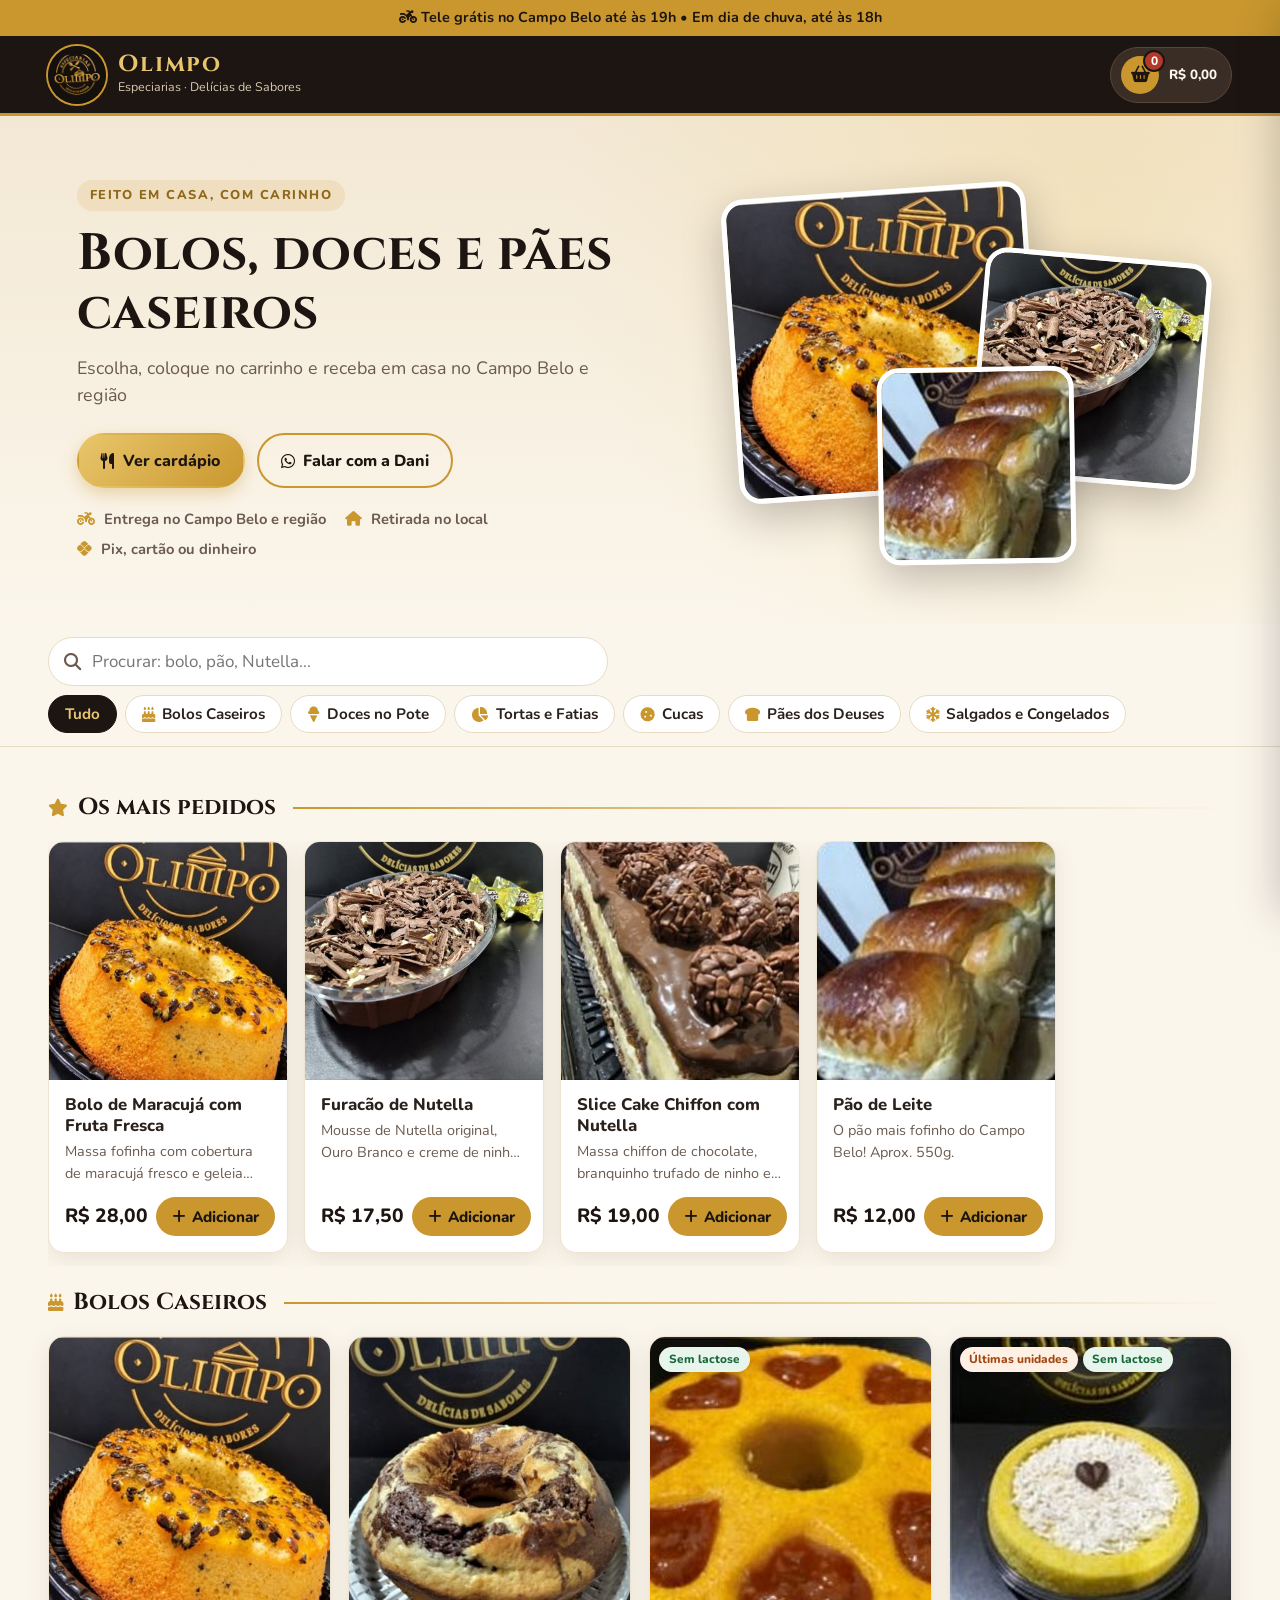
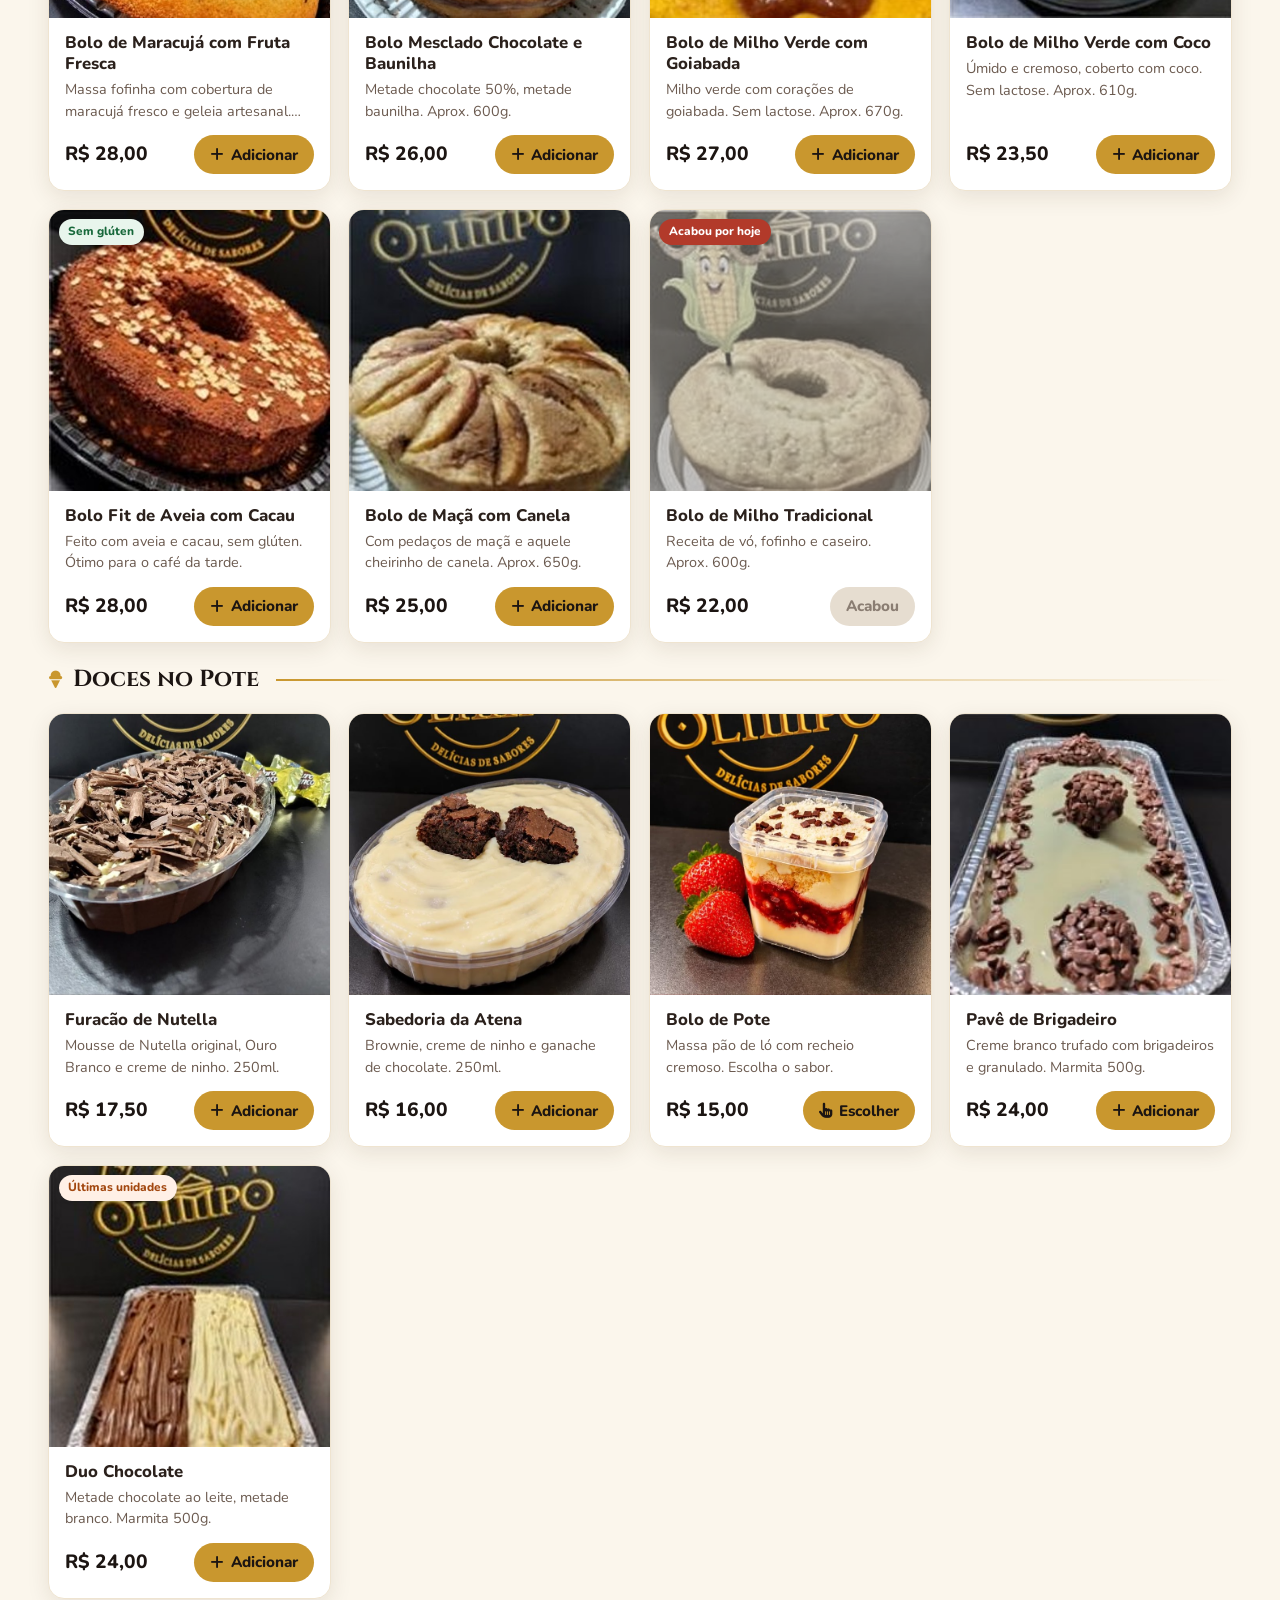
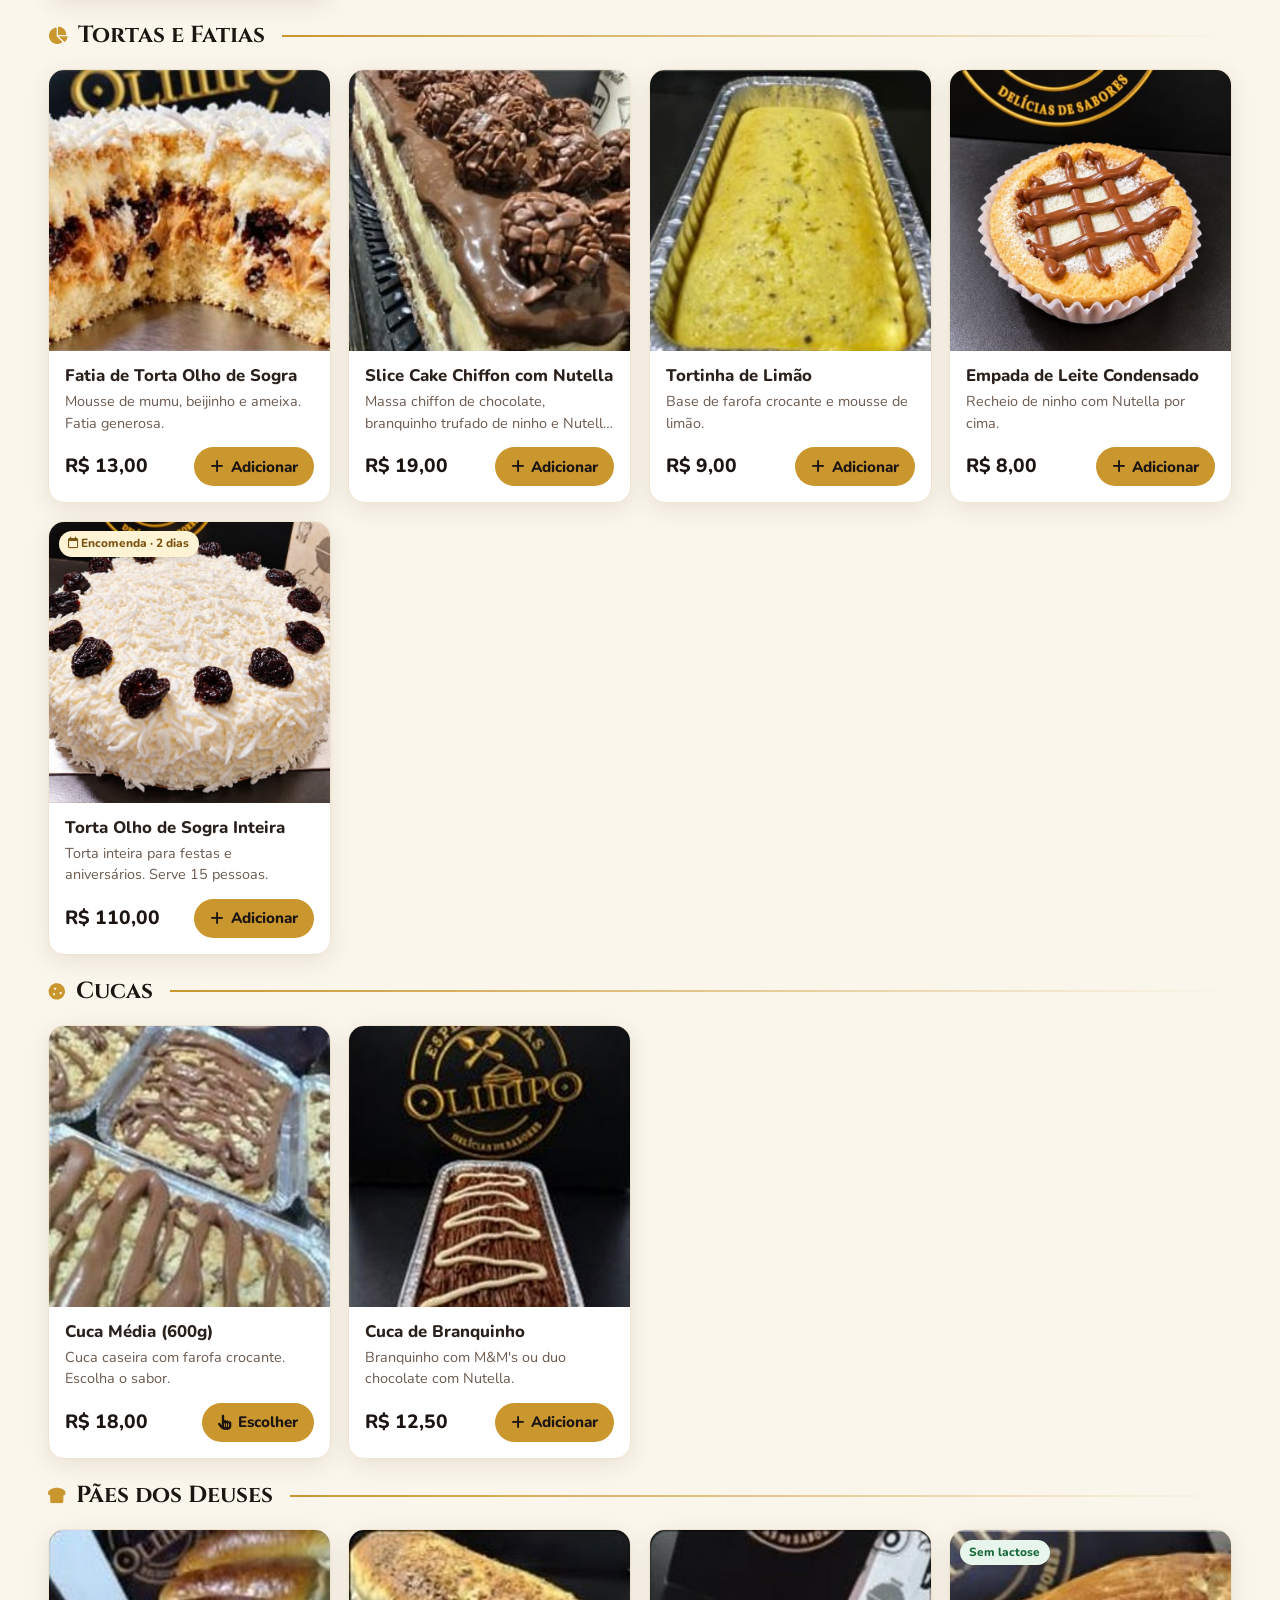
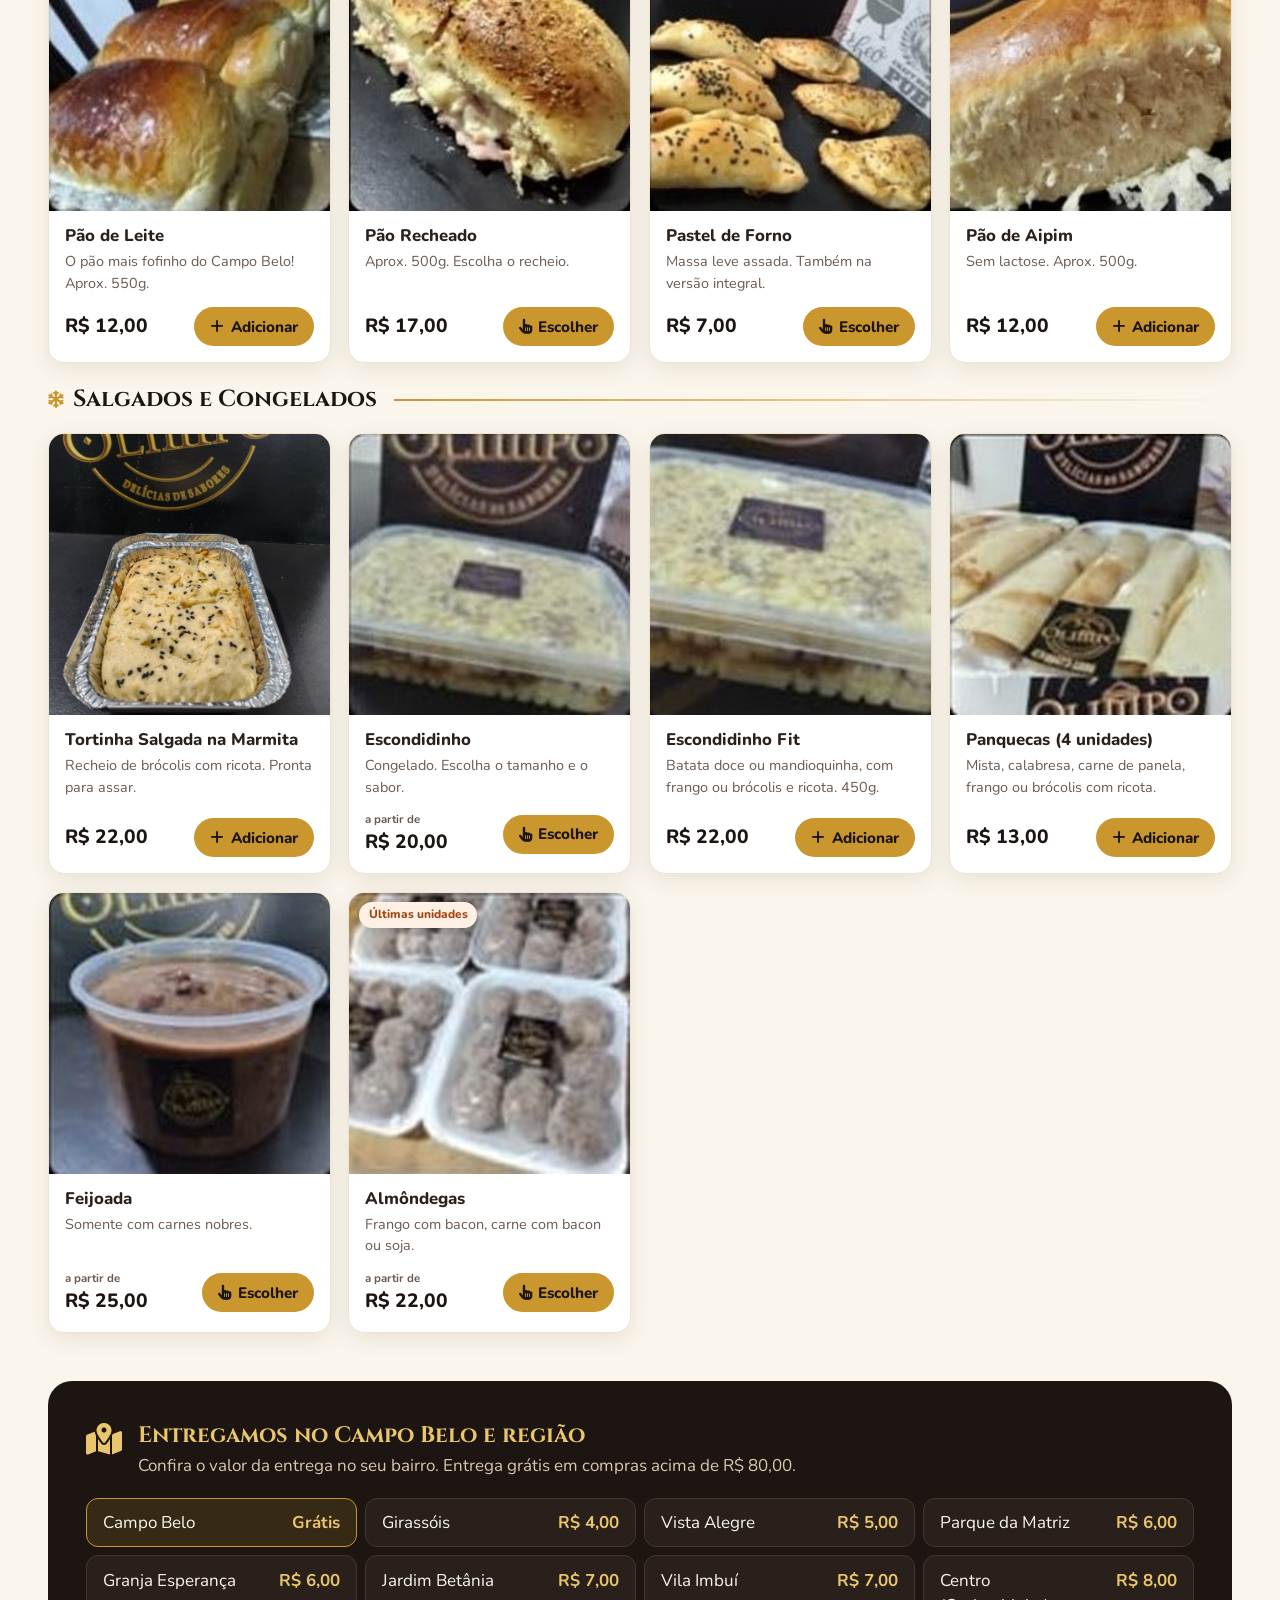
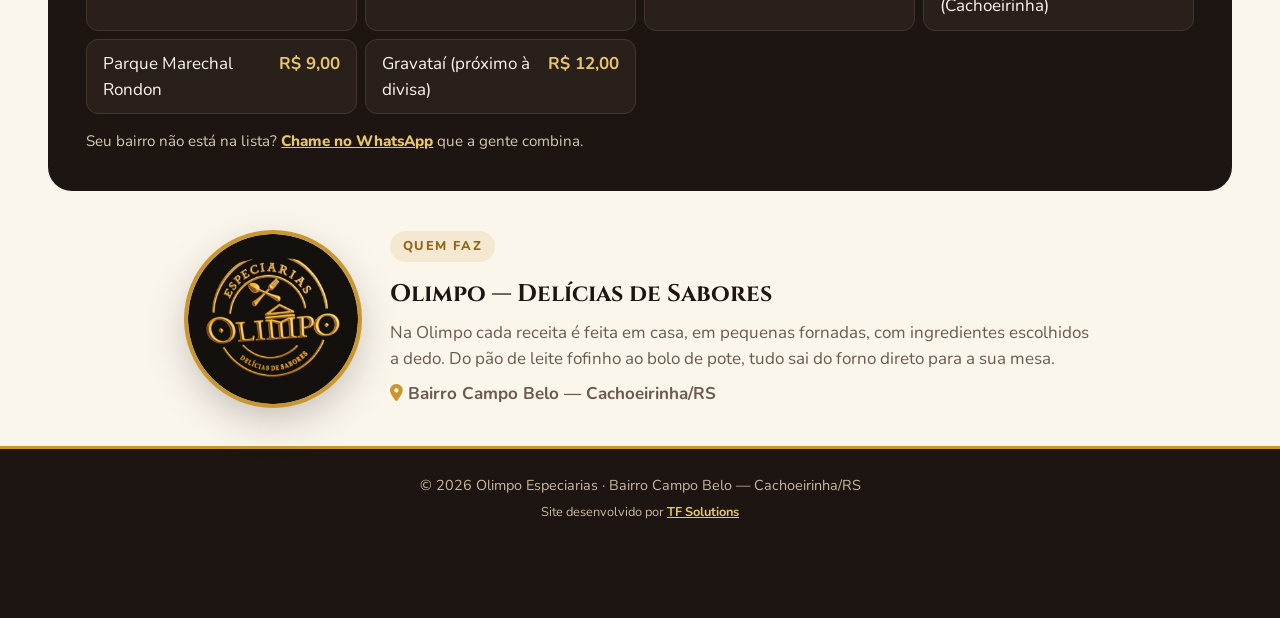
==== index.html @ b28b3923 "Catálogo e painel Olimpo" ====
<!DOCTYPE html>
<html lang="pt-BR">

<head>
    <meta charset="UTF-8" />
    <meta name="viewport" content="width=device-width, initial-scale=1.0" />
    <meta name="description" content="Olimpo Especiarias — bolos, doces, pães caseiros e congelados com entrega no Campo Belo e região, Cachoeirinha/RS.">
    <meta name="theme-color" content="#1C1512">
    <link rel="icon" type="image/png" href="assets/favicon.png">
    <link rel="preconnect" href="https://fonts.googleapis.com">
    <link rel="preconnect" href="https://fonts.gstatic.com" crossorigin>
    <link href="https://fonts.googleapis.com/css2?family=Cinzel:wght@600;700&family=Nunito:wght@400;600;700;800&display=swap" rel="stylesheet">
    <link rel="stylesheet" href="https://cdnjs.cloudflare.com/ajax/libs/font-awesome/6.5.1/css/all.min.css">
    <link rel="stylesheet" href="style.css" />
    <title>Olimpo Especiarias — Delícias de Sabores</title>
</head>

<body>
    <div class="aviso-topo" id="aviso-topo"><i class="fa-solid fa-motorcycle" aria-hidden="true"></i> <span id="aviso-texto"></span></div>

    <header class="topo">
        <a href="#inicio" class="marca">
            <img src="assets/logo-olimpo.png" alt="Olimpo Especiarias" class="marca-logo">
            <span class="marca-texto">
                <strong>Olimpo</strong>
                <small>Especiarias · Delícias de Sabores</small>
            </span>
        </a>
        <button class="botao-carrinho" id="botao-carrinho" aria-label="Abrir carrinho">
            <span class="botao-carrinho-icone">
                <i class="fa-solid fa-basket-shopping" aria-hidden="true"></i>
                <span class="carrinho-contador" id="carrinho-contador">0</span>
            </span>
            <span class="botao-carrinho-total" id="carrinho-total-topo">R$ 0,00</span>
        </button>
    </header>

    <section class="hero" id="inicio">
        <div class="hero-texto">
            <span class="hero-tag" id="hero-tag"></span>
            <h1 id="hero-titulo"></h1>
            <p id="hero-subtitulo"></p>
            <div class="hero-acoes">
                <a href="#cardapio" class="btn btn-ouro"><i class="fa-solid fa-utensils" aria-hidden="true"></i> Ver cardápio</a>
                <a href="#" class="btn btn-contorno" id="hero-whatsapp" target="_blank" rel="noopener"><i class="fa-brands fa-whatsapp" aria-hidden="true"></i> Falar com a Dani</a>
            </div>
            <ul class="hero-selos">
                <li><i class="fa-solid fa-motorcycle" aria-hidden="true"></i> Entrega no Campo Belo e região</li>
                <li><i class="fa-solid fa-house" aria-hidden="true"></i> Retirada no local</li>
                <li><i class="fa-brands fa-pix" aria-hidden="true"></i> Pix, cartão ou dinheiro</li>
            </ul>
        </div>
        <div class="hero-fotos" aria-hidden="true">
            <img src="assets/produtos/bolo-maracuja.jpg" alt="" class="hero-foto f1">
            <img src="assets/produtos/furacao-nutella.jpg" alt="" class="hero-foto f2">
            <img src="assets/produtos/pao-de-leite.jpg" alt="" class="hero-foto f3">
        </div>
    </section>

    <div class="loja-fechada" id="loja-fechada" hidden>
        <i class="fa-solid fa-moon" aria-hidden="true"></i>
        <div><strong>Hoje não estamos aceitando pedidos pelo site.</strong><br>Você pode olhar o cardápio e falar com a gente pelo WhatsApp.</div>
    </div>

    <nav class="barra-categorias" id="barra-categorias" aria-label="Categorias">
        <div class="busca">
            <i class="fa-solid fa-magnifying-glass" aria-hidden="true"></i>
            <input type="search" id="busca" placeholder="Procurar: bolo, pão, Nutella..." aria-label="Procurar produto">
        </div>
        <div class="chips" id="chips"></div>
    </nav>

    <main id="cardapio">
        <section class="secao-destaques" id="secao-destaques">
            <h2 class="titulo-secao"><i class="fa-solid fa-star" aria-hidden="true"></i> Os mais pedidos</h2>
            <div class="trilho" id="trilho-destaques"></div>
        </section>
        <div id="lista-categorias"></div>
        <p class="sem-resultado" id="sem-resultado" hidden><i class="fa-regular fa-face-frown" aria-hidden="true"></i> Não encontramos nada com esse nome.</p>
    </main>

    <section class="secao-entrega" id="entrega">
        <div class="entrega-cabecalho">
            <i class="fa-solid fa-map-location-dot" aria-hidden="true"></i>
            <div>
                <h2>Entregamos no Campo Belo e região</h2>
                <p id="entrega-regra"></p>
            </div>
        </div>
        <ul class="tabela-frete" id="tabela-frete"></ul>
        <p class="entrega-obs">Seu bairro não está na lista? <a href="#" id="link-outro-bairro" target="_blank" rel="noopener">Chame no WhatsApp</a> que a gente combina.</p>
    </section>

    <section class="secao-sobre" id="sobre">
        <img src="assets/logo-olimpo.png" alt="" class="sobre-logo">
        <div>
            <span class="hero-tag">Quem faz</span>
            <h2>Olimpo — Delícias de Sabores</h2>
            <p id="sobre-texto"></p>
            <p class="sobre-endereco"><i class="fa-solid fa-location-dot" aria-hidden="true"></i> <span id="sobre-endereco"></span></p>
        </div>
    </section>

    <footer class="rodape">
        <p id="rodape-texto"></p>
        <p class="rodape-credito">Site desenvolvido por <a href="#" id="link-tf" target="_blank" rel="noopener">TF Solutions</a></p>
    </footer>

    <!-- Barra inferior (celular) -->
    <button class="barra-carrinho" id="barra-carrinho" hidden>
        <span><i class="fa-solid fa-basket-shopping" aria-hidden="true"></i> <span id="barra-qtd">0 itens</span></span>
        <strong>Ver carrinho · <span id="barra-total">R$ 0,00</span></strong>
    </button>

    <!-- Modal de produto -->
    <div class="fundo-escuro" id="fundo-produto"></div>
    <div class="modal-produto" id="modal-produto" role="dialog" aria-modal="true" aria-labelledby="mp-nome">
        <button class="fechar" id="mp-fechar" aria-label="Fechar">&times;</button>
        <img id="mp-foto" src="" alt="">
        <div class="mp-corpo">
            <div class="mp-tags" id="mp-tags"></div>
            <h2 id="mp-nome"></h2>
            <p id="mp-descricao"></p>
            <div class="mp-grupo" id="mp-grupo-tamanho" hidden>
                <span class="mp-rotulo">Escolha o tamanho</span>
                <div class="opcoes" id="mp-tamanhos"></div>
            </div>
            <div class="mp-grupo" id="mp-grupo-opcao" hidden>
                <span class="mp-rotulo" id="mp-rotulo-opcao">Escolha uma opção</span>
                <div class="opcoes" id="mp-opcoes"></div>
            </div>
            <div class="mp-rodape">
                <div class="quantidade">
                    <button type="button" id="mp-menos" aria-label="Diminuir">−</button>
                    <span id="mp-qtd">1</span>
                    <button type="button" id="mp-mais" aria-label="Aumentar">+</button>
                </div>
                <button class="btn btn-ouro btn-largo" id="mp-adicionar">Adicionar <span id="mp-preco"></span></button>
            </div>
        </div>
    </div>

    <!-- Carrinho -->
    <div class="fundo-escuro" id="fundo-carrinho"></div>
    <aside class="carrinho" id="carrinho" aria-label="Carrinho">
        <div class="carrinho-topo">
            <h3><i class="fa-solid fa-basket-shopping" aria-hidden="true"></i> Meu pedido</h3>
            <button class="fechar" id="carrinho-fechar" aria-label="Fechar carrinho">&times;</button>
        </div>
        <ol class="etapas" id="etapas">
            <li data-etapa="1" class="ativa"><span>1</span> Itens</li>
            <li data-etapa="2"><span>2</span> Entrega</li>
            <li data-etapa="3"><span>3</span> Pagamento</li>
        </ol>

        <div class="carrinho-conteudo" id="carrinho-conteudo">
            <!-- Etapa 1 -->
            <section class="etapa" data-etapa="1">
                <div id="carrinho-itens"></div>
                <div class="campo">
                    <label for="observacoes">Alguma observação? <small>(opcional)</small></label>
                    <textarea id="observacoes" rows="2" placeholder="Ex: escrever 'Feliz aniversário', sem coco..."></textarea>
                </div>
                <div class="cupom">
                    <input type="text" id="cupom" placeholder="Tem cupom? Digite aqui" aria-label="Cupom de desconto">
                    <button type="button" id="cupom-aplicar">Usar</button>
                </div>
                <p class="cupom-msg" id="cupom-msg"></p>
            </section>

            <!-- Etapa 2 -->
            <section class="etapa" data-etapa="2" hidden>
                <h4>Como você quer receber?</h4>
                <div class="alternar" role="tablist">
                    <button type="button" class="alternar-btn ativo" data-tipo="entrega"><i class="fa-solid fa-motorcycle" aria-hidden="true"></i> Entrega</button>
                    <button type="button" class="alternar-btn" data-tipo="retirada"><i class="fa-solid fa-house" aria-hidden="true"></i> Vou buscar</button>
                </div>
                <div id="campos-entrega">
                    <div class="campo">
                        <label for="bairro">Bairro</label>
                        <select id="bairro"></select>
                        <p class="dica-frete" id="dica-frete"></p>
                    </div>
                    <div class="campo">
                        <label for="endereco">Rua e número</label>
                        <input type="text" id="endereco" placeholder="Ex: Rua das Flores, 120" autocomplete="street-address">
                    </div>
                    <div class="campo">
                        <label for="referencia">Complemento / ponto de referência <small>(opcional)</small></label>
                        <input type="text" id="referencia" placeholder="Ex: casa dos fundos, perto do mercado">
                    </div>
                </div>
                <div id="campos-retirada" hidden>
                    <p class="info-retirada"><i class="fa-solid fa-location-dot" aria-hidden="true"></i> <span id="info-retirada"></span></p>
                    <div class="linha-2">
                        <div class="campo">
                            <label for="retirada-data">Dia</label>
                            <input type="date" id="retirada-data">
                        </div>
                        <div class="campo">
                            <label for="retirada-hora">Horário</label>
                            <select id="retirada-hora"></select>
                        </div>
                    </div>
                </div>
                <h4>Seus dados</h4>
                <div class="campo">
                    <label for="cliente-nome">Seu nome</label>
                    <input type="text" id="cliente-nome" placeholder="Nome e sobrenome" autocomplete="name">
                </div>
                <div class="campo">
                    <label for="cliente-telefone">Seu WhatsApp</label>
                    <input type="tel" id="cliente-telefone" placeholder="(51) 99999-9999" maxlength="15" autocomplete="tel">
                </div>
            </section>

            <!-- Etapa 3 -->
            <section class="etapa" data-etapa="3" hidden>
                <h4>Como vai pagar?</h4>
                <div class="pagamentos">
                    <label class="pagamento selecionado"><input type="radio" name="pagamento" value="Pix" checked> <i class="fa-brands fa-pix" aria-hidden="true"></i> Pix</label>
                    <label class="pagamento"><input type="radio" name="pagamento" value="Cartão (maquininha na entrega)"> <i class="fa-regular fa-credit-card" aria-hidden="true"></i> Cartão <small>(na entrega)</small></label>
                    <label class="pagamento"><input type="radio" name="pagamento" value="Dinheiro"> <i class="fa-solid fa-money-bill-wave" aria-hidden="true"></i> Dinheiro</label>
                </div>
                <div class="campo" id="campo-troco" hidden>
                    <label for="troco">Troco para quanto? <small>(deixe vazio se não precisar)</small></label>
                    <input type="number" id="troco" placeholder="Ex: 50" min="0" inputmode="decimal">
                </div>
                <div class="resumo" id="resumo"></div>
            </section>

            <!-- Sucesso -->
            <section class="etapa sucesso" id="etapa-sucesso" hidden>
                <i class="fa-solid fa-circle-check" aria-hidden="true"></i>
                <h4>Pedido enviado!</h4>
                <p>Abrimos o WhatsApp com o seu pedido. <strong>Toque em enviar</strong> na conversa para a Dani receber.</p>
                <p>Número do pedido:</p>
                <div class="codigo-pedido" id="codigo-pedido"></div>
                <button type="button" class="btn btn-ouro btn-largo" id="novo-pedido">Fazer outro pedido</button>
            </section>
        </div>

        <div class="carrinho-totais" id="carrinho-totais">
            <div class="linha-total"><span>Subtotal</span><span id="t-subtotal">R$ 0,00</span></div>
            <div class="linha-total" id="linha-frete" hidden><span>Entrega</span><span id="t-frete">R$ 0,00</span></div>
            <div class="linha-total desconto" id="linha-desconto" hidden><span>Desconto</span><span id="t-desconto">- R$ 0,00</span></div>
            <div class="linha-total total"><span>Total</span><span id="t-total">R$ 0,00</span></div>
        </div>
        <div class="carrinho-botoes" id="carrinho-botoes">
            <button type="button" class="btn btn-contorno-escuro" id="voltar" hidden><i class="fa-solid fa-arrow-left" aria-hidden="true"></i> Voltar</button>
            <button type="button" class="btn btn-ouro btn-largo" id="avancar">Continuar <i class="fa-solid fa-arrow-right" aria-hidden="true"></i></button>
            <button type="button" class="btn btn-whats btn-largo" id="enviar" hidden><i class="fa-brands fa-whatsapp" aria-hidden="true"></i> Enviar pedido</button>
        </div>
    </aside>

    <div class="aviso-flutuante" id="aviso-flutuante" role="status" aria-live="polite"></div>

    <script src="https://www.gstatic.com/firebasejs/10.12.2/firebase-app-compat.js"></script>
    <script src="https://www.gstatic.com/firebasejs/10.12.2/firebase-firestore-compat.js"></script>
    <script src="dados.js"></script>
    <script src="script.js"></script>
</body>

</html>
---- style.css ----
/* ═══════════════════════════════════════════════════════════
   OLIMPO ESPECIARIAS — Loja
   Paleta: creme de confeitaria + cacau escuro + dourado do logo
   ═══════════════════════════════════════════════════════════ */
:root {
    --cacau: #1c1512;
    --cacau-2: #2a201b;
    --cacau-3: #3a2d26;
    --creme: #fbf6ec;
    --creme-2: #f3e8d4;
    --branco: #ffffff;
    --ouro: #c9972e;
    --ouro-claro: #e9c66b;
    --ouro-escuro: #8f6818;
    --texto: #2b211c;
    --texto-suave: #6b5a4f;
    --linha: #e7dac3;
    --vermelho: #b23a2a;
    --verde: #1f9d55;
    --whats: #1fa855;
    --sombra: 0 6px 22px rgba(60, 40, 20, .10);
    --sombra-forte: 0 14px 40px rgba(28, 21, 18, .25);
    --raio: 16px;
    --fonte-titulo: "Cinzel", Georgia, serif;
    --fonte: "Nunito", system-ui, -apple-system, "Segoe UI", sans-serif;
}

* { box-sizing: border-box; margin: 0; padding: 0; }
html { scroll-behavior: smooth; scroll-padding-top: 150px; }
body {
    font-family: var(--fonte);
    font-size: 17px;
    line-height: 1.5;
    color: var(--texto);
    background: var(--creme);
    -webkit-font-smoothing: antialiased;
}
body.travado { overflow: hidden; }
img { display: block; max-width: 100%; }
a { color: inherit; }
button { font-family: inherit; cursor: pointer; }
input, select, textarea { font-family: inherit; font-size: 17px; }
[hidden] { display: none !important; }

/* ─── Botões ─── */
.btn {
    display: inline-flex; align-items: center; justify-content: center; gap: .5rem;
    padding: .85rem 1.4rem; border-radius: 999px; border: 2px solid transparent;
    font-weight: 800; font-size: 1rem; text-decoration: none; transition: transform .15s, box-shadow .15s, background .15s;
}
.btn:active { transform: scale(.97); }
.btn-ouro { background: linear-gradient(135deg, var(--ouro-claro), var(--ouro)); color: var(--cacau); box-shadow: 0 6px 16px rgba(201, 151, 46, .35); }
.btn-ouro:hover { box-shadow: 0 8px 22px rgba(201, 151, 46, .5); }
.btn-ouro:disabled { background: #d9cfc0; color: #8a7d72; box-shadow: none; cursor: not-allowed; }
.btn-contorno { border-color: var(--ouro); color: var(--cacau); background: transparent; }
.btn-contorno:hover { background: var(--creme-2); }
.btn-contorno-escuro { border-color: var(--linha); color: var(--texto); background: var(--branco); }
.btn-whats { background: var(--whats); color: #fff; box-shadow: 0 6px 16px rgba(31, 168, 85, .35); }
.btn-largo { flex: 1; white-space: nowrap; }

/* ─── Aviso e topo ─── */
.aviso-topo {
    background: var(--ouro); color: var(--cacau); text-align: center;
    font-size: .9rem; font-weight: 700; padding: .45rem 1rem;
}
.topo {
    position: sticky; top: 0; z-index: 50;
    display: flex; align-items: center; justify-content: space-between; gap: 1rem;
    padding: .6rem clamp(1rem, 4vw, 3rem);
    background: var(--cacau);
    border-bottom: 3px solid var(--ouro);
}
.marca { display: flex; align-items: center; gap: .75rem; text-decoration: none; min-width: 0; }
.marca-logo { width: 58px; height: 58px; border-radius: 50%; box-shadow: 0 0 0 2px var(--ouro); flex-shrink: 0; }
.marca-texto { display: flex; flex-direction: column; min-width: 0; }
.marca-texto strong { font-family: var(--fonte-titulo); color: var(--ouro-claro); font-size: 1.45rem; letter-spacing: .08em; line-height: 1.1; }
.marca-texto small { color: #d8c8ae; font-size: .78rem; white-space: nowrap; overflow: hidden; text-overflow: ellipsis; }
.botao-carrinho {
    display: flex; align-items: center; gap: .6rem; flex-shrink: 0;
    background: var(--cacau-3); color: var(--creme); border: 1px solid #5a4638;
    padding: .5rem .9rem .5rem .6rem; border-radius: 999px; font-weight: 800;
}
.botao-carrinho-icone { position: relative; width: 38px; height: 38px; border-radius: 50%; background: var(--ouro); color: var(--cacau); display: grid; place-items: center; font-size: 1.05rem; }
.carrinho-contador { position: absolute; top: -6px; right: -6px; min-width: 22px; height: 22px; border-radius: 11px; background: var(--vermelho); color: #fff; font-size: .75rem; display: grid; place-items: center; padding: 0 5px; border: 2px solid var(--cacau); }
.carrinho-contador.pulo { animation: pulo .45s; }
@keyframes pulo { 40% { transform: scale(1.35); } }

/* ─── Hero ─── */
.hero {
    display: grid; grid-template-columns: 1.1fr .9fr; gap: 2rem; align-items: center;
    padding: clamp(2rem, 5vw, 4rem) clamp(1rem, 6vw, 5rem);
    background:
        radial-gradient(circle at 85% 20%, rgba(233, 198, 107, .25), transparent 45%),
        linear-gradient(180deg, var(--creme-2), var(--creme));
}
.hero-tag {
    display: inline-block; font-size: .8rem; font-weight: 800; letter-spacing: .12em; text-transform: uppercase;
    color: var(--ouro-escuro); background: rgba(201, 151, 46, .14); padding: .35rem .8rem; border-radius: 999px; margin-bottom: .9rem;
}
.hero h1 { font-family: var(--fonte-titulo); font-size: clamp(1.9rem, 4.6vw, 3.2rem); line-height: 1.15; color: var(--cacau); margin-bottom: .8rem; }
.hero p { font-size: 1.12rem; color: var(--texto-suave); max-width: 34rem; }
.hero-acoes { display: flex; flex-wrap: wrap; gap: .75rem; margin: 1.5rem 0 1.2rem; }
.hero-selos { list-style: none; display: flex; flex-wrap: wrap; gap: .5rem 1.2rem; color: var(--texto-suave); font-size: .92rem; font-weight: 700; }
.hero-selos i { color: var(--ouro); margin-right: .3rem; }
.hero-fotos { position: relative; height: 360px; }
.hero-foto { position: absolute; border-radius: 22px; object-fit: cover; box-shadow: var(--sombra-forte); border: 5px solid var(--branco); }
.hero-foto.f1 { width: 62%; aspect-ratio: 1; top: 0; left: 4%; transform: rotate(-4deg); }
.hero-foto.f2 { width: 46%; aspect-ratio: 1; top: 18%; right: 0; transform: rotate(5deg); }
.hero-foto.f3 { width: 40%; aspect-ratio: 1; bottom: -4%; left: 34%; transform: rotate(-1deg); }

.loja-fechada {
    display: flex; gap: 1rem; align-items: center; margin: 1rem clamp(1rem, 4vw, 3rem) 0;
    background: var(--cacau-2); color: var(--creme); padding: 1rem 1.2rem; border-radius: var(--raio);
}
.loja-fechada i { font-size: 1.6rem; color: var(--ouro-claro); }

/* ─── Barra de categorias ─── */
.barra-categorias {
    position: sticky; top: 77px; z-index: 40;
    background: rgba(251, 246, 236, .96); backdrop-filter: blur(8px);
    padding: .8rem clamp(1rem, 4vw, 3rem) .6rem; border-bottom: 1px solid var(--linha);
}
.busca { position: relative; max-width: 560px; margin-bottom: .6rem; }
.busca i { position: absolute; left: 1rem; top: 50%; transform: translateY(-50%); color: var(--texto-suave); }
.busca input { width: 100%; padding: .75rem 1rem .75rem 2.7rem; border-radius: 999px; border: 1.5px solid var(--linha); background: var(--branco); outline: none; }
.busca input:focus { border-color: var(--ouro); box-shadow: 0 0 0 3px rgba(201, 151, 46, .2); }
.chips { display: flex; gap: .5rem; overflow-x: auto; scrollbar-width: none; padding-bottom: .2rem; }
.chips::-webkit-scrollbar { display: none; }
.chip {
    flex-shrink: 0; display: flex; align-items: center; gap: .45rem;
    padding: .5rem 1rem; border-radius: 999px; border: 1.5px solid var(--linha);
    background: var(--branco); color: var(--texto); font-weight: 700; font-size: .95rem;
}
.chip i { color: var(--ouro); }
.chip.ativo { background: var(--cacau); color: var(--ouro-claro); border-color: var(--cacau); }

/* ─── Seções de produtos ─── */
main { padding: 1.5rem clamp(1rem, 4vw, 3rem) 1rem; max-width: 1280px; margin: 0 auto; }
.titulo-secao { font-family: var(--fonte-titulo); font-size: 1.45rem; color: var(--cacau); margin: 1.2rem 0 1rem; display: flex; align-items: center; gap: .6rem; }
.titulo-secao i { color: var(--ouro); font-size: 1.1rem; }
.titulo-secao::after { content: ""; flex: 1; height: 2px; background: linear-gradient(90deg, var(--ouro), transparent); margin-left: .5rem; }
.trilho { display: flex; gap: 1rem; overflow-x: auto; scroll-snap-type: x mandatory; padding-bottom: .8rem; scrollbar-width: thin; }
.trilho .card { flex: 0 0 240px; scroll-snap-align: start; }
.grade { display: grid; grid-template-columns: repeat(auto-fill, minmax(230px, 1fr)); gap: 1.1rem; }

.card {
    position: relative; display: flex; flex-direction: column;
    background: var(--branco); border-radius: var(--raio); overflow: hidden;
    box-shadow: var(--sombra); border: 1px solid #efe4d0; transition: transform .2s, box-shadow .2s;
}
.card:hover { transform: translateY(-3px); box-shadow: 0 12px 30px rgba(60, 40, 20, .16); }
.card-foto { position: relative; aspect-ratio: 1; cursor: pointer; background: var(--creme-2); }
.card-foto img { width: 100%; height: 100%; object-fit: cover; }
.card-selos { position: absolute; top: .6rem; left: .6rem; display: flex; flex-wrap: wrap; gap: .3rem; }
.selo { font-size: .74rem; font-weight: 800; padding: .25rem .6rem; border-radius: 999px; background: var(--branco); color: var(--texto); box-shadow: 0 2px 8px rgba(0, 0, 0, .12); }
.selo-ouro { background: var(--cacau); color: var(--ouro-claro); }
.selo-dieta { background: #e8f5ec; color: #17683a; }
.selo-encomenda { background: #fff3d6; color: #7a5410; }
.selo-acabou { background: var(--vermelho); color: #fff; }
.selo-pouco { background: #fff0e6; color: #a2470f; }
.card-corpo { display: flex; flex-direction: column; flex: 1; padding: .9rem 1rem 1rem; }
.card-nome { font-size: 1.05rem; font-weight: 800; line-height: 1.25; margin-bottom: .3rem; cursor: pointer; }
.card-desc { font-size: .9rem; color: var(--texto-suave); margin-bottom: .8rem; display: -webkit-box; -webkit-line-clamp: 2; -webkit-box-orient: vertical; overflow: hidden; }
.card-rodape { margin-top: auto; display: flex; align-items: center; justify-content: space-between; gap: .5rem; }
.card-preco { font-size: 1.2rem; font-weight: 800; color: var(--cacau); }
.card-preco small { display: block; font-size: .72rem; color: var(--texto-suave); font-weight: 700; }
.card-botao {
    display: inline-flex; align-items: center; gap: .4rem; border: none; border-radius: 999px;
    background: var(--ouro); color: var(--cacau); font-weight: 800; padding: .6rem 1rem; font-size: .95rem;
}
.card-botao:disabled { background: #e6ddd0; color: #8a7d72; cursor: not-allowed; }
.card.acabou .card-foto img { filter: grayscale(.7) opacity(.7); }
.sem-resultado { text-align: center; color: var(--texto-suave); padding: 2.5rem 1rem; font-size: 1.1rem; }

/* ─── Entrega / frete ─── */
.secao-entrega {
    max-width: 1280px; margin: 2rem auto; padding: clamp(1.4rem, 4vw, 2.4rem);
    background: var(--cacau); color: var(--creme); border-radius: 24px;
    width: calc(100% - 2 * clamp(1rem, 4vw, 3rem));
}
.entrega-cabecalho { display: flex; gap: 1rem; align-items: flex-start; margin-bottom: 1.2rem; }
.entrega-cabecalho > i { font-size: 2rem; color: var(--ouro-claro); margin-top: .2rem; }
.entrega-cabecalho h2 { font-family: var(--fonte-titulo); color: var(--ouro-claro); font-size: 1.4rem; }
.entrega-cabecalho p { color: #d8c8ae; }
.tabela-frete { list-style: none; display: grid; grid-template-columns: repeat(auto-fill, minmax(240px, 1fr)); gap: .5rem; }
.tabela-frete li { display: flex; justify-content: space-between; gap: 1rem; padding: .7rem 1rem; border-radius: 12px; background: var(--cacau-2); border: 1px solid #45362d; }
.tabela-frete li strong { color: var(--ouro-claro); white-space: nowrap; }
.tabela-frete li.gratis { border-color: var(--ouro); background: rgba(201, 151, 46, .15); }
.entrega-obs { margin-top: 1rem; color: #d8c8ae; font-size: .95rem; }
.entrega-obs a { color: var(--ouro-claro); font-weight: 800; }

/* ─── Sobre ─── */
.secao-sobre {
    max-width: 1000px; margin: 2.5rem auto; padding: 0 clamp(1rem, 4vw, 3rem);
    display: grid; grid-template-columns: 170px 1fr; gap: 2rem; align-items: center;
}
.sobre-logo { width: 170px; height: 170px; border-radius: 50%; box-shadow: 0 0 0 4px var(--ouro), var(--sombra-forte); }
.secao-sobre h2 { font-family: var(--fonte-titulo); color: var(--cacau); font-size: 1.5rem; margin-bottom: .5rem; }
.secao-sobre p { color: var(--texto-suave); }
.sobre-endereco { margin-top: .6rem; font-weight: 700; }
.sobre-endereco i { color: var(--ouro); }

/* ─── Rodapé ─── */
.rodape { background: var(--cacau); color: #cbb99d; text-align: center; padding: 1.6rem 1rem 6rem; font-size: .9rem; border-top: 3px solid var(--ouro); }
.rodape-credito { margin-top: .4rem; font-size: .8rem; }
.rodape-credito a { color: var(--ouro-claro); font-weight: 700; }

/* ─── Barra inferior (celular) ─── */
.barra-carrinho {
    position: fixed; left: 12px; right: 12px; bottom: 12px; z-index: 60;
    display: none; justify-content: space-between; align-items: center; gap: .8rem;
    padding: 1rem 1.2rem; border-radius: 16px; border: none;
    background: var(--cacau); color: var(--creme); font-size: 1rem; box-shadow: var(--sombra-forte);
    border: 2px solid var(--ouro);
}
.barra-carrinho strong { color: var(--ouro-claro); }

/* ─── Fundo escuro / modais ─── */
.fundo-escuro { position: fixed; inset: 0; background: rgba(20, 14, 10, .55); z-index: 90; opacity: 0; visibility: hidden; transition: .25s; }
.fundo-escuro.aberto { opacity: 1; visibility: visible; }
.fechar { position: absolute; top: .7rem; right: .7rem; width: 42px; height: 42px; border-radius: 50%; border: none; background: rgba(255, 255, 255, .92); font-size: 1.6rem; line-height: 1; color: var(--texto); z-index: 2; box-shadow: 0 2px 10px rgba(0, 0, 0, .15); }

.modal-produto {
    position: fixed; z-index: 100; left: 50%; top: 50%; width: min(520px, 94vw); max-height: 92vh; overflow-y: auto;
    transform: translate(-50%, -46%) scale(.97); opacity: 0; visibility: hidden; transition: .25s;
    background: var(--branco); border-radius: 22px; box-shadow: var(--sombra-forte);
}
.modal-produto.aberto { opacity: 1; visibility: visible; transform: translate(-50%, -50%) scale(1); }
.modal-produto > img { width: 100%; aspect-ratio: 4 / 3; object-fit: cover; }
.mp-corpo { padding: 1.2rem 1.3rem 1.3rem; }
.mp-tags { display: flex; gap: .3rem; flex-wrap: wrap; margin-bottom: .4rem; }
.mp-corpo h2 { font-size: 1.35rem; line-height: 1.25; margin-bottom: .4rem; }
.mp-corpo > p { color: var(--texto-suave); margin-bottom: 1rem; }
.mp-grupo { margin-bottom: 1rem; }
.mp-rotulo { display: block; font-weight: 800; margin-bottom: .5rem; }
.opcoes { display: flex; flex-direction: column; gap: .45rem; }
.opcao { display: flex; justify-content: space-between; align-items: center; gap: .6rem; padding: .75rem 1rem; border: 2px solid var(--linha); border-radius: 12px; cursor: pointer; font-weight: 700; }
.opcao input { accent-color: var(--ouro); width: 20px; height: 20px; }
.opcao span:first-of-type { flex: 1; }
.opcao.marcada { border-color: var(--ouro); background: #fdf6e5; }
.mp-rodape { display: flex; gap: .8rem; align-items: center; position: sticky; bottom: 0; background: var(--branco); padding-top: .6rem; }
.quantidade { display: flex; align-items: center; border: 2px solid var(--linha); border-radius: 999px; }
.quantidade button { width: 44px; height: 44px; border: none; background: none; font-size: 1.4rem; font-weight: 800; color: var(--cacau); }
.quantidade span { min-width: 28px; text-align: center; font-weight: 800; font-size: 1.1rem; }

/* ─── Carrinho ─── */
.carrinho {
    position: fixed; top: 0; right: 0; bottom: 0; z-index: 100; width: min(440px, 100vw);
    display: flex; flex-direction: column; background: var(--creme);
    transform: translateX(100%); transition: transform .3s ease; box-shadow: var(--sombra-forte);
}
.carrinho.aberto { transform: translateX(0); }
.carrinho-topo { position: relative; display: flex; align-items: center; padding: 1rem 1.2rem; background: var(--cacau); color: var(--ouro-claro); }
.carrinho-topo h3 { font-family: var(--fonte-titulo); font-size: 1.25rem; }
.carrinho-topo .fechar { top: 50%; transform: translateY(-50%); }
.etapas { list-style: none; display: flex; justify-content: space-between; padding: .8rem 1.2rem; gap: .4rem; border-bottom: 1px solid var(--linha); background: var(--branco); }
.etapas li { display: flex; align-items: center; gap: .4rem; font-size: .88rem; font-weight: 700; color: #a99a8c; }
.etapas li span { width: 26px; height: 26px; border-radius: 50%; display: grid; place-items: center; background: var(--creme-2); font-size: .8rem; }
.etapas li.ativa { color: var(--cacau); }
.etapas li.ativa span { background: var(--ouro); color: var(--cacau); }
.etapas li.feita span { background: var(--cacau); color: var(--ouro-claro); }
.carrinho-conteudo { flex: 1; overflow-y: auto; padding: 1rem 1.2rem; }
.etapa h4 { font-size: 1.05rem; margin: .4rem 0 .7rem; }
.vazio { text-align: center; color: var(--texto-suave); padding: 2.5rem 1rem; }
.vazio i { font-size: 2.6rem; color: var(--ouro); margin-bottom: .6rem; display: block; }
.item { display: grid; grid-template-columns: 64px 1fr auto; gap: .8rem; align-items: center; padding: .75rem; background: var(--branco); border-radius: 14px; margin-bottom: .6rem; border: 1px solid #efe4d0; }
.item img { width: 64px; height: 64px; border-radius: 10px; object-fit: cover; }
.item-nome { font-weight: 800; font-size: .97rem; line-height: 1.25; }
.item-detalhe { font-size: .82rem; color: var(--texto-suave); }
.item-preco { font-weight: 800; color: var(--ouro-escuro); font-size: .95rem; }
.item .quantidade button { width: 34px; height: 34px; font-size: 1.15rem; }
.item .quantidade span { min-width: 22px; font-size: .95rem; }
.campo { display: flex; flex-direction: column; gap: .35rem; margin-bottom: .9rem; }
.campo label { font-weight: 700; font-size: .95rem; }
.campo small { color: var(--texto-suave); font-weight: 400; }
.campo input, .campo select, .campo textarea { padding: .8rem .9rem; border: 1.5px solid var(--linha); border-radius: 12px; background: var(--branco); outline: none; width: 100%; }
.campo input:focus, .campo select:focus, .campo textarea:focus { border-color: var(--ouro); box-shadow: 0 0 0 3px rgba(201, 151, 46, .2); }
.campo .erro { border-color: var(--vermelho); background: #fff6f4; }
.linha-2 { display: grid; grid-template-columns: 1fr 1fr; gap: .7rem; }
.dica-frete { font-size: .9rem; font-weight: 700; color: var(--verde); }
.cupom { display: flex; gap: .5rem; }
.cupom input { flex: 1; padding: .75rem .9rem; border: 1.5px dashed var(--ouro); border-radius: 12px; background: var(--branco); text-transform: uppercase; }
.cupom button { padding: 0 1.1rem; border-radius: 12px; border: none; background: var(--cacau); color: var(--ouro-claro); font-weight: 800; }
.cupom-msg { font-size: .9rem; margin-top: .4rem; font-weight: 700; }
.cupom-msg.ok { color: var(--verde); }
.cupom-msg.erro { color: var(--vermelho); }
.alternar { display: grid; grid-template-columns: 1fr 1fr; gap: .5rem; margin-bottom: 1rem; }
.alternar-btn { padding: .85rem; border-radius: 12px; border: 2px solid var(--linha); background: var(--branco); font-weight: 800; font-size: 1rem; color: var(--texto); }
.alternar-btn.ativo { border-color: var(--ouro); background: #fdf6e5; color: var(--cacau); }
.info-retirada { background: var(--branco); padding: .7rem .9rem; border-radius: 12px; margin-bottom: .8rem; font-size: .92rem; border: 1px solid var(--linha); }
.info-retirada i { color: var(--ouro); }
.pagamentos { display: flex; flex-direction: column; gap: .5rem; margin-bottom: 1rem; }
.pagamento { display: flex; align-items: center; gap: .6rem; padding: .9rem 1rem; border: 2px solid var(--linha); border-radius: 12px; background: var(--branco); font-weight: 800; cursor: pointer; }
.pagamento input { accent-color: var(--ouro); width: 20px; height: 20px; }
.pagamento i { color: var(--ouro-escuro); width: 20px; text-align: center; }
.pagamento small { color: var(--texto-suave); font-weight: 600; }
.pagamento.selecionado { border-color: var(--ouro); background: #fdf6e5; }
.resumo { background: var(--branco); border-radius: 14px; padding: 1rem; border: 1px solid var(--linha); font-size: .93rem; }
.resumo h5 { font-size: .8rem; text-transform: uppercase; letter-spacing: .08em; color: var(--ouro-escuro); margin: .2rem 0 .3rem; }
.resumo ul { list-style: none; margin-bottom: .7rem; }
.resumo li { display: flex; justify-content: space-between; gap: .6rem; padding: .15rem 0; }
.resumo p { margin-bottom: .6rem; }
.carrinho-totais { padding: .8rem 1.2rem .2rem; background: var(--branco); border-top: 1px solid var(--linha); }
.linha-total { display: flex; justify-content: space-between; padding: .15rem 0; color: var(--texto-suave); font-weight: 700; }
.linha-total.desconto { color: var(--verde); }
.linha-total.total { color: var(--cacau); font-size: 1.25rem; font-weight: 800; padding-top: .35rem; }
.carrinho-botoes { display: flex; gap: .6rem; padding: .7rem 1.2rem 1.1rem; background: var(--branco); }
.sucesso { text-align: center; padding-top: 1.5rem; }
.sucesso > i { font-size: 3.6rem; color: var(--verde); margin-bottom: .6rem; }
.sucesso h4 { font-size: 1.4rem; }
.sucesso p { color: var(--texto-suave); margin: .5rem 0; }
.codigo-pedido { font-family: monospace; font-size: 1.7rem; font-weight: 800; letter-spacing: .2em; background: var(--cacau); color: var(--ouro-claro); padding: .7rem 1rem; border-radius: 12px; margin: .5rem auto 1.4rem; display: inline-block; }

.aviso-flutuante {
    position: fixed; left: 50%; top: 92px; transform: translate(-50%, -12px); z-index: 200;
    background: var(--cacau); color: var(--creme); padding: .8rem 1.2rem; border-radius: 999px; font-weight: 700;
    box-shadow: var(--sombra-forte); opacity: 0; pointer-events: none; transition: .25s; border: 1px solid var(--ouro); max-width: 92vw; text-align: center;
}
.aviso-flutuante.mostrar { opacity: 1; transform: translate(-50%, 0); }

/* ─── Responsivo ─── */
@media (max-width: 860px) {
    .hero { grid-template-columns: 1fr; }
    .hero-fotos { height: 230px; order: -1; }
    .hero-foto.f1 { width: 50%; left: 2%; }
    .hero-foto.f2 { width: 38%; top: 6%; right: 4%; }
    .hero-foto.f3 { width: 34%; bottom: -2%; left: 40%; }
}
@media (max-width: 768px) {
    .barra-carrinho { display: flex; }
    .botao-carrinho-total { display: none; }
    .botao-carrinho { padding: .4rem; }
    .barra-categorias { top: 73px; }
}
@media (max-width: 560px) {
    body { font-size: 16.5px; }
    .marca-logo { width: 50px; height: 50px; }
    .marca-texto strong { font-size: 1.25rem; }
    .marca-texto small { font-size: .7rem; }
    .grade { grid-template-columns: 1fr 1fr; gap: .7rem; }
    .trilho .card { flex-basis: 190px; }
    .card-corpo { padding: .7rem .75rem .8rem; }
    .card-nome { font-size: .95rem; }
    .card-desc { font-size: .82rem; }
    .card-rodape { flex-direction: column; align-items: stretch; }
    .card-preco { font-size: 1.1rem; }
    .card-botao { justify-content: center; padding: .65rem .5rem; }
    .secao-sobre { grid-template-columns: 1fr; text-align: center; justify-items: center; }
    .sobre-logo { width: 130px; height: 130px; }
    .hero-acoes .btn { flex: 1; padding: .85rem 1rem; }
}
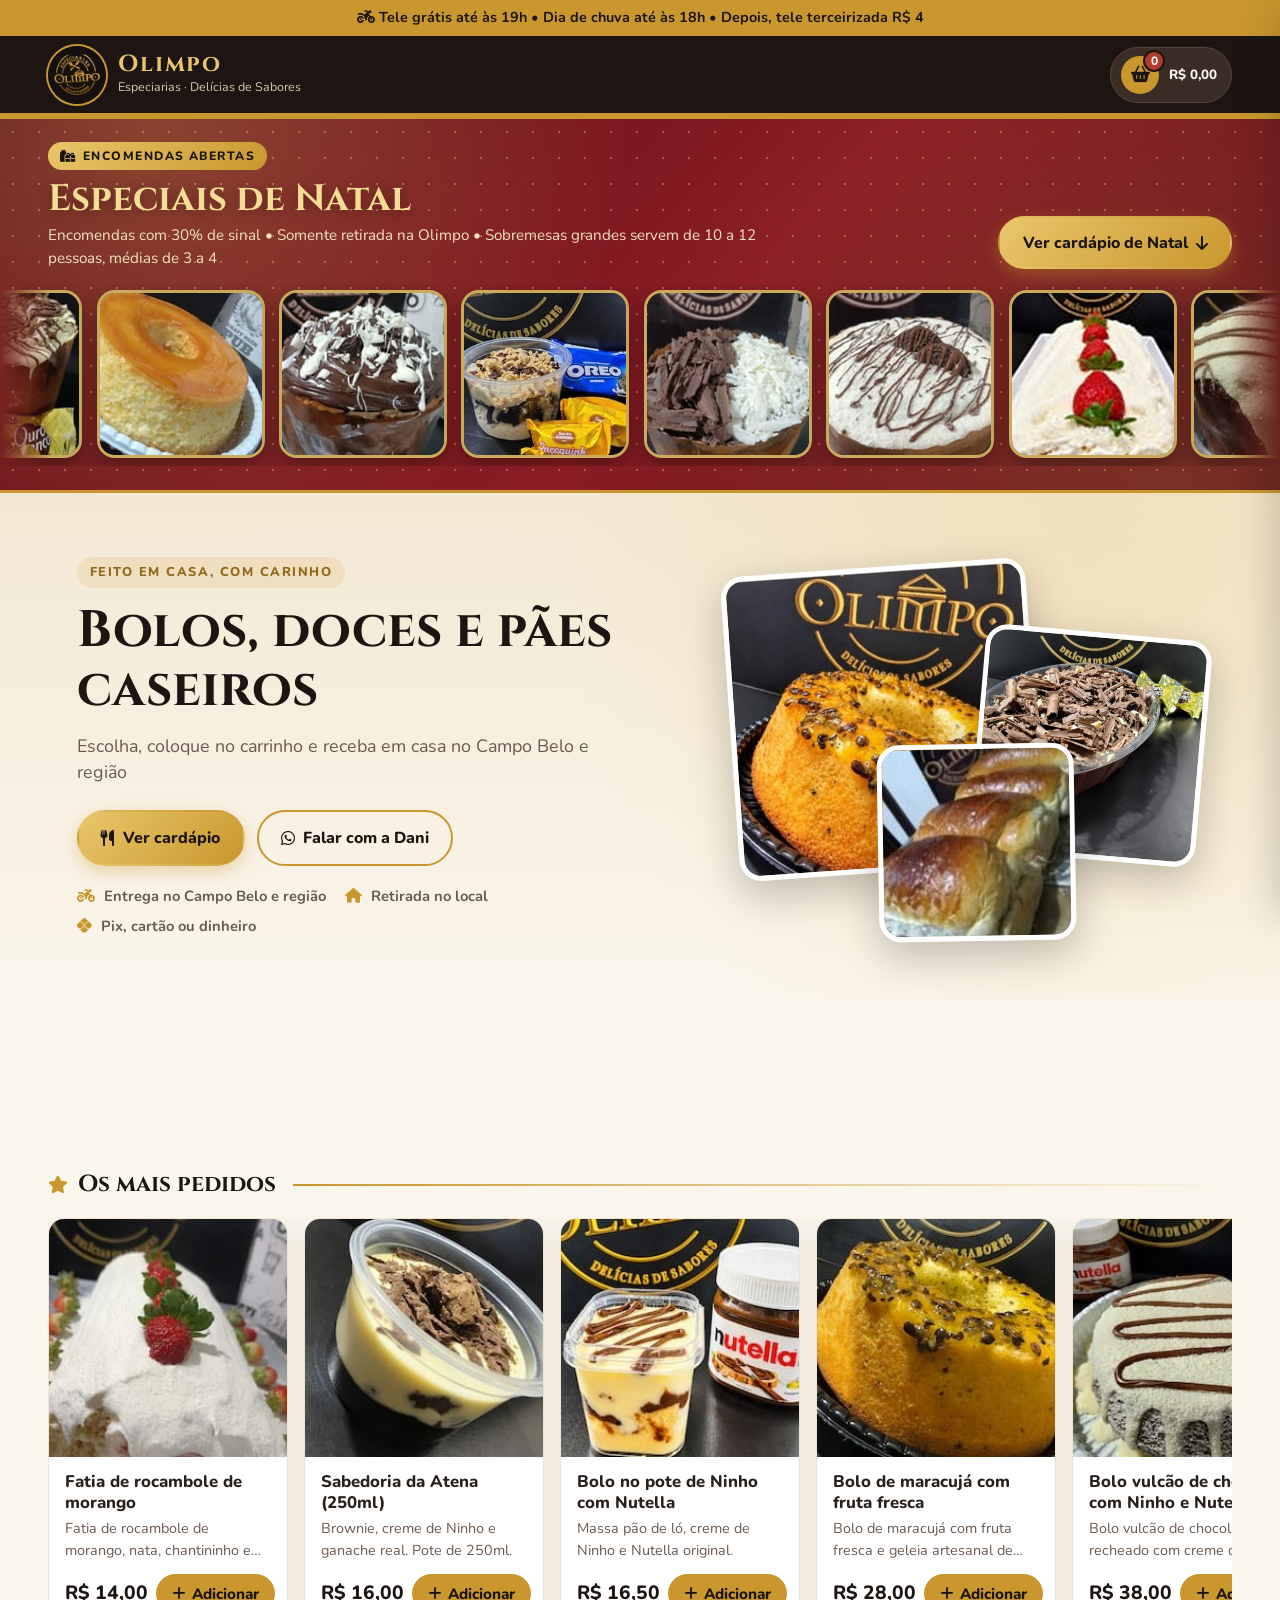
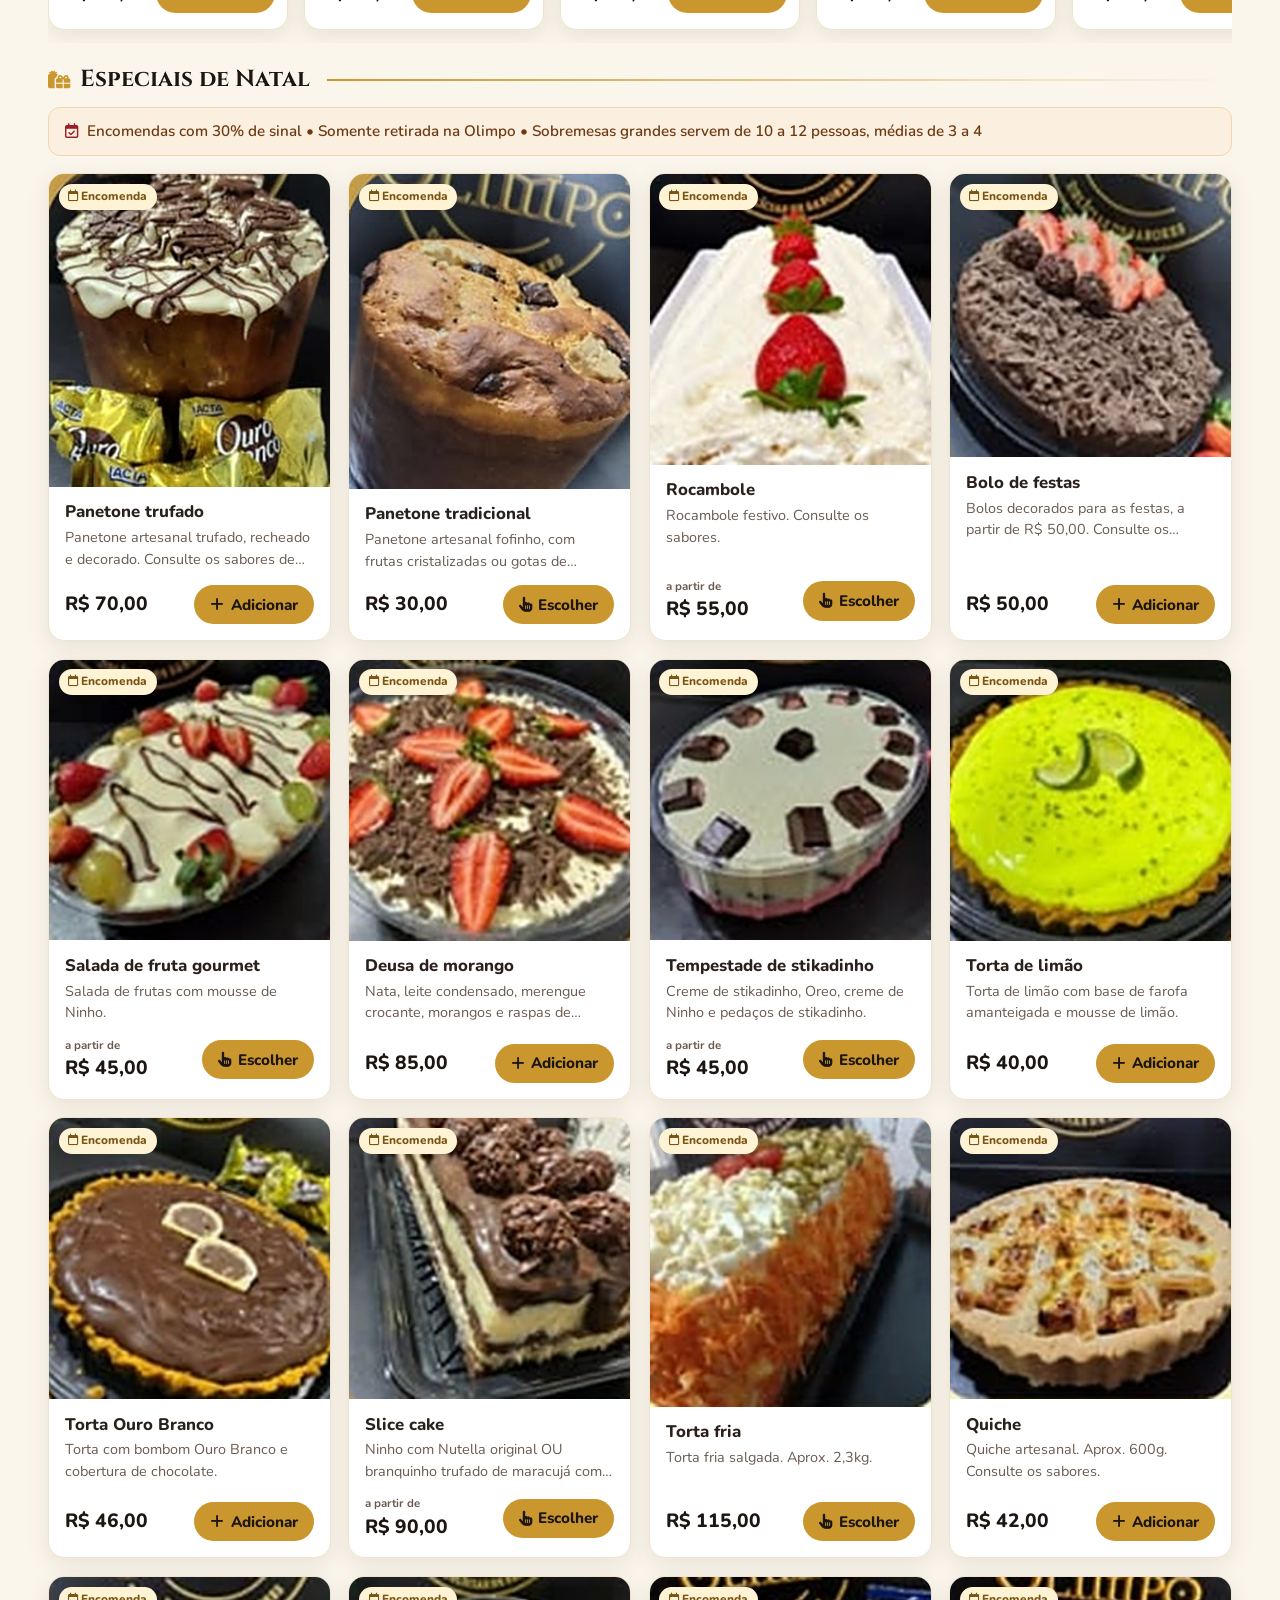
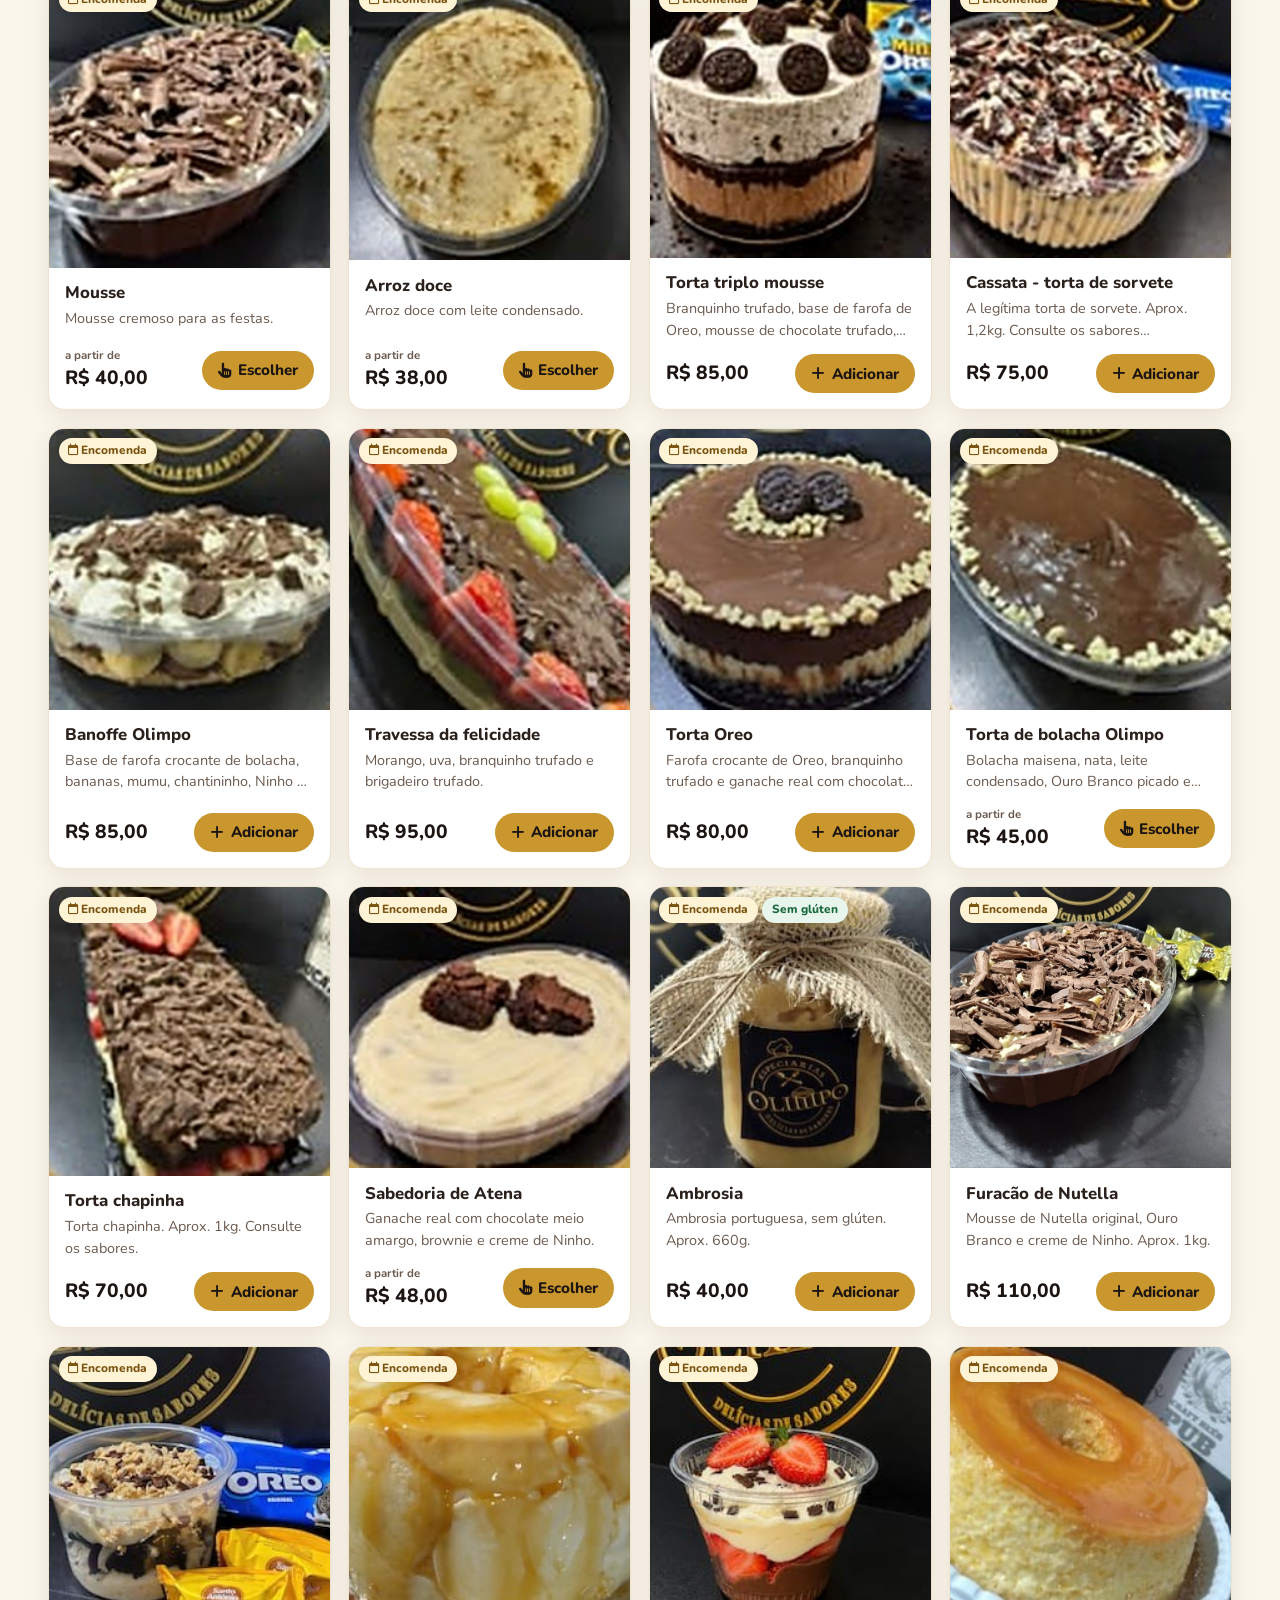
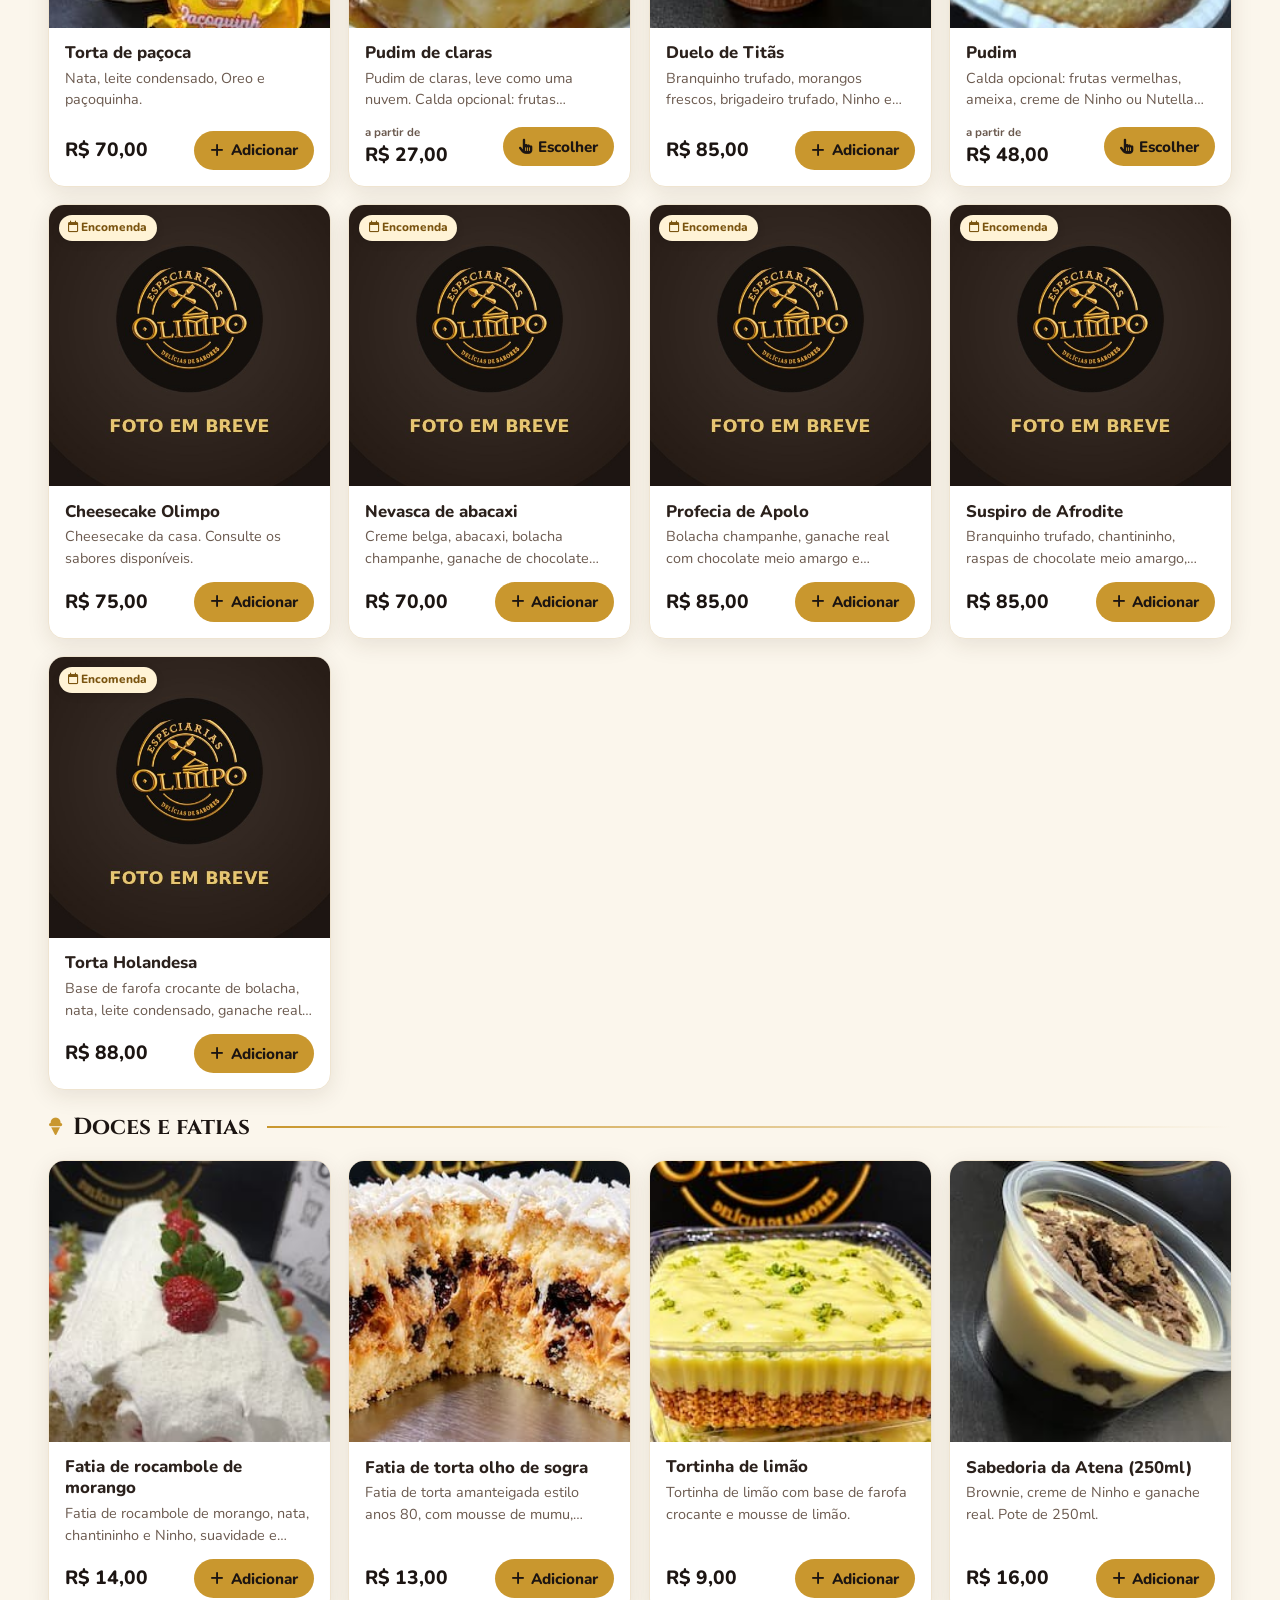
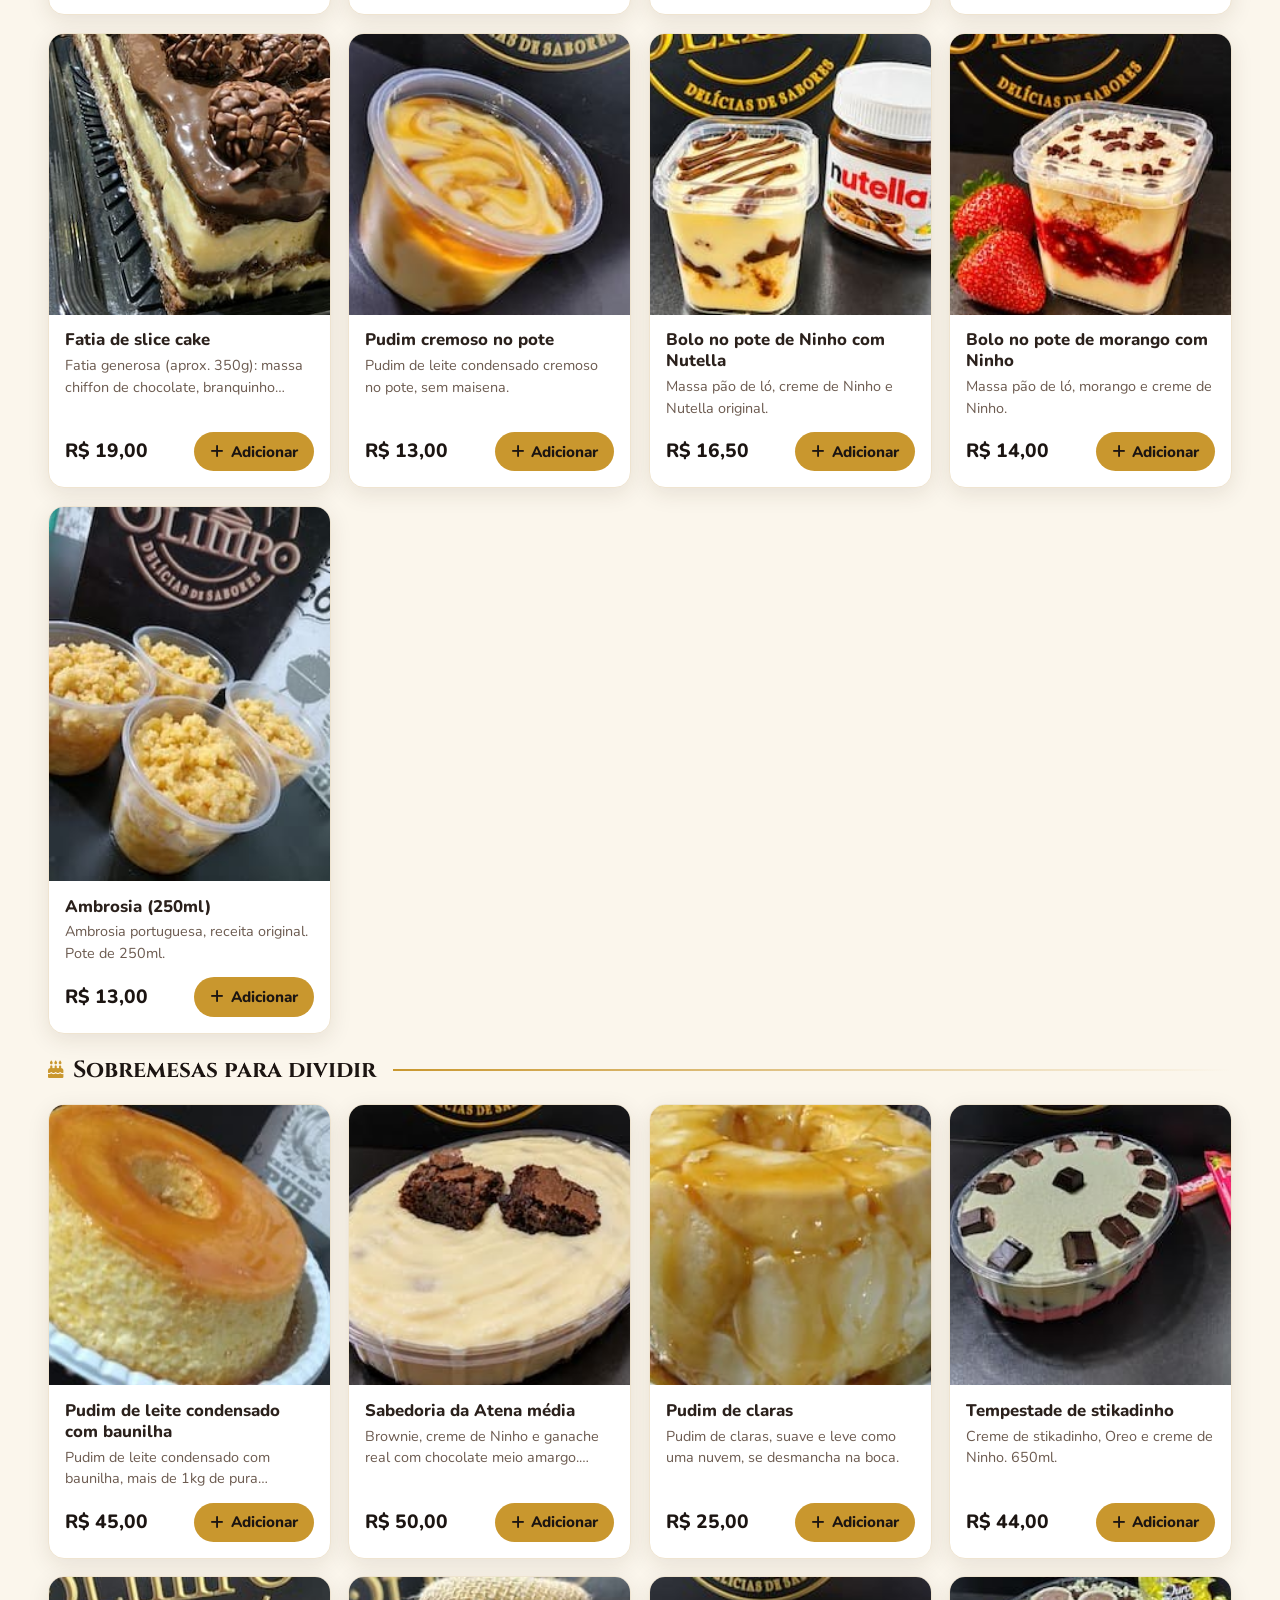
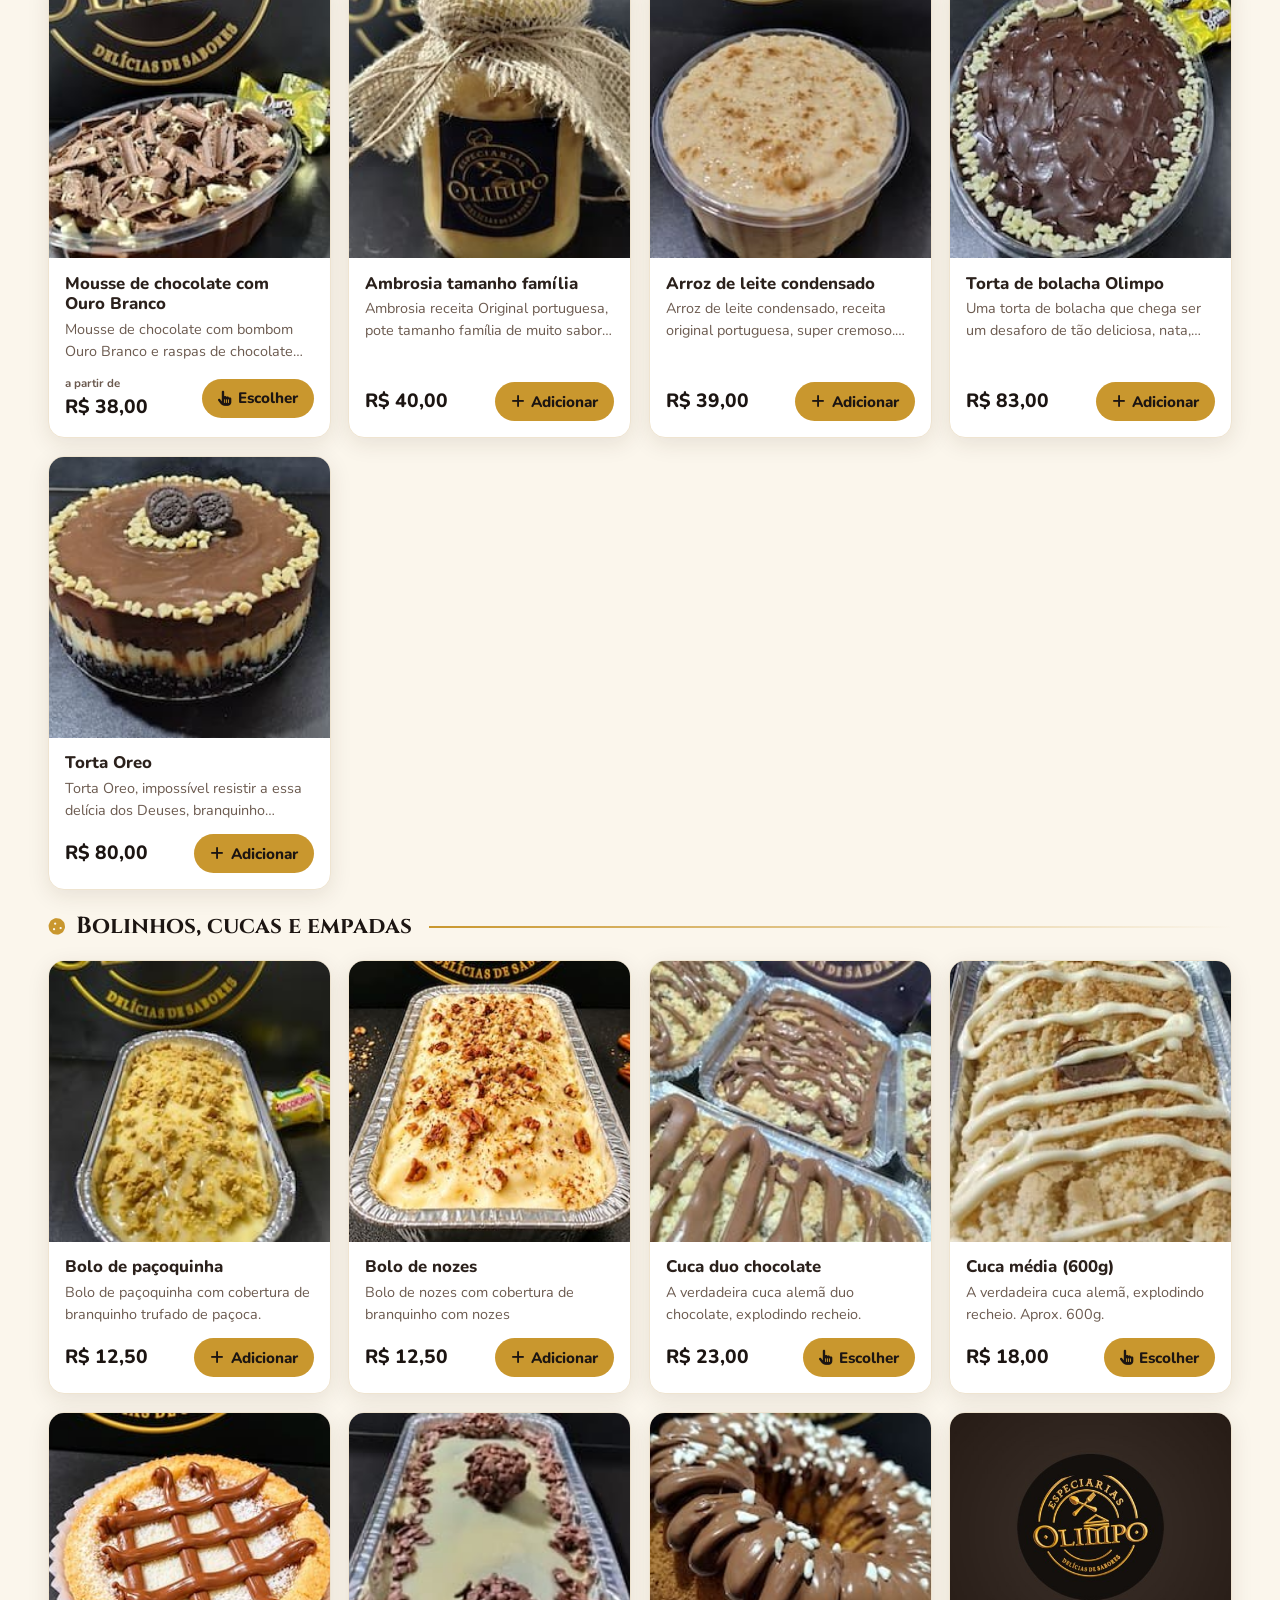
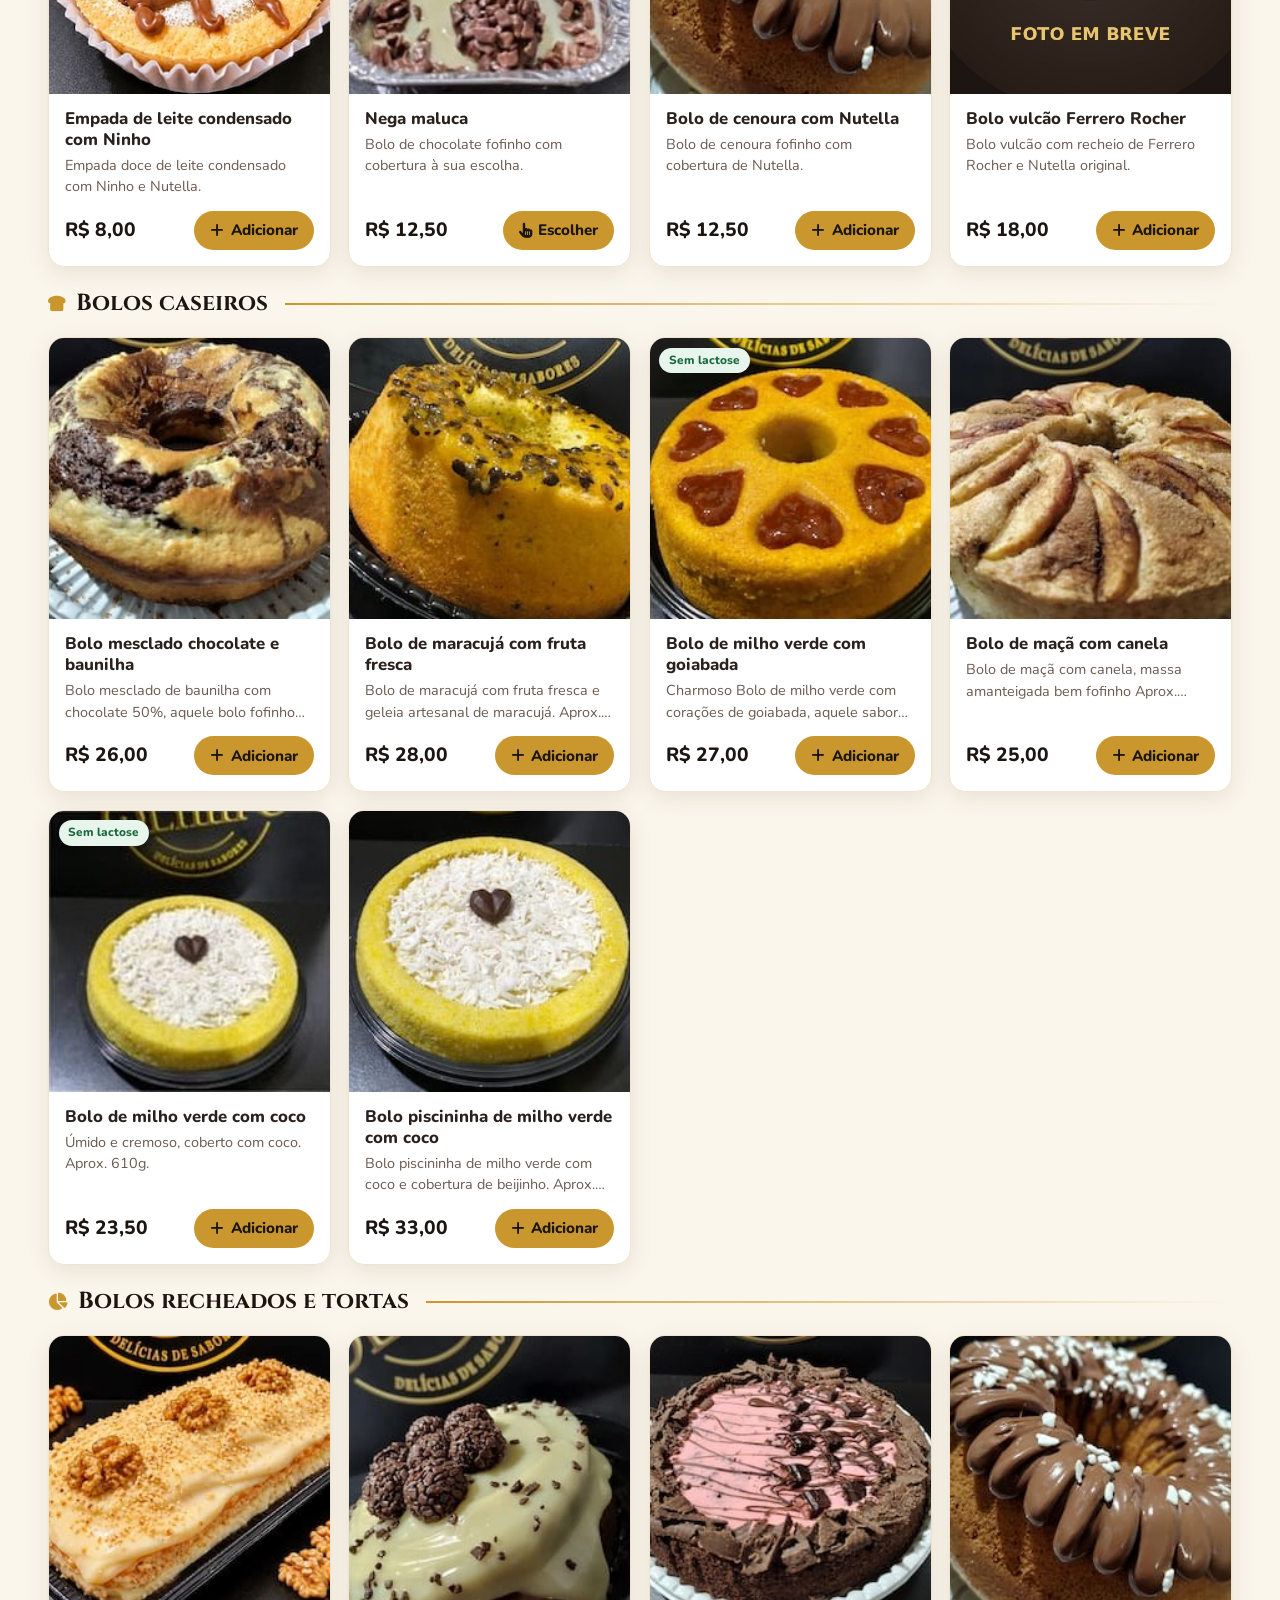
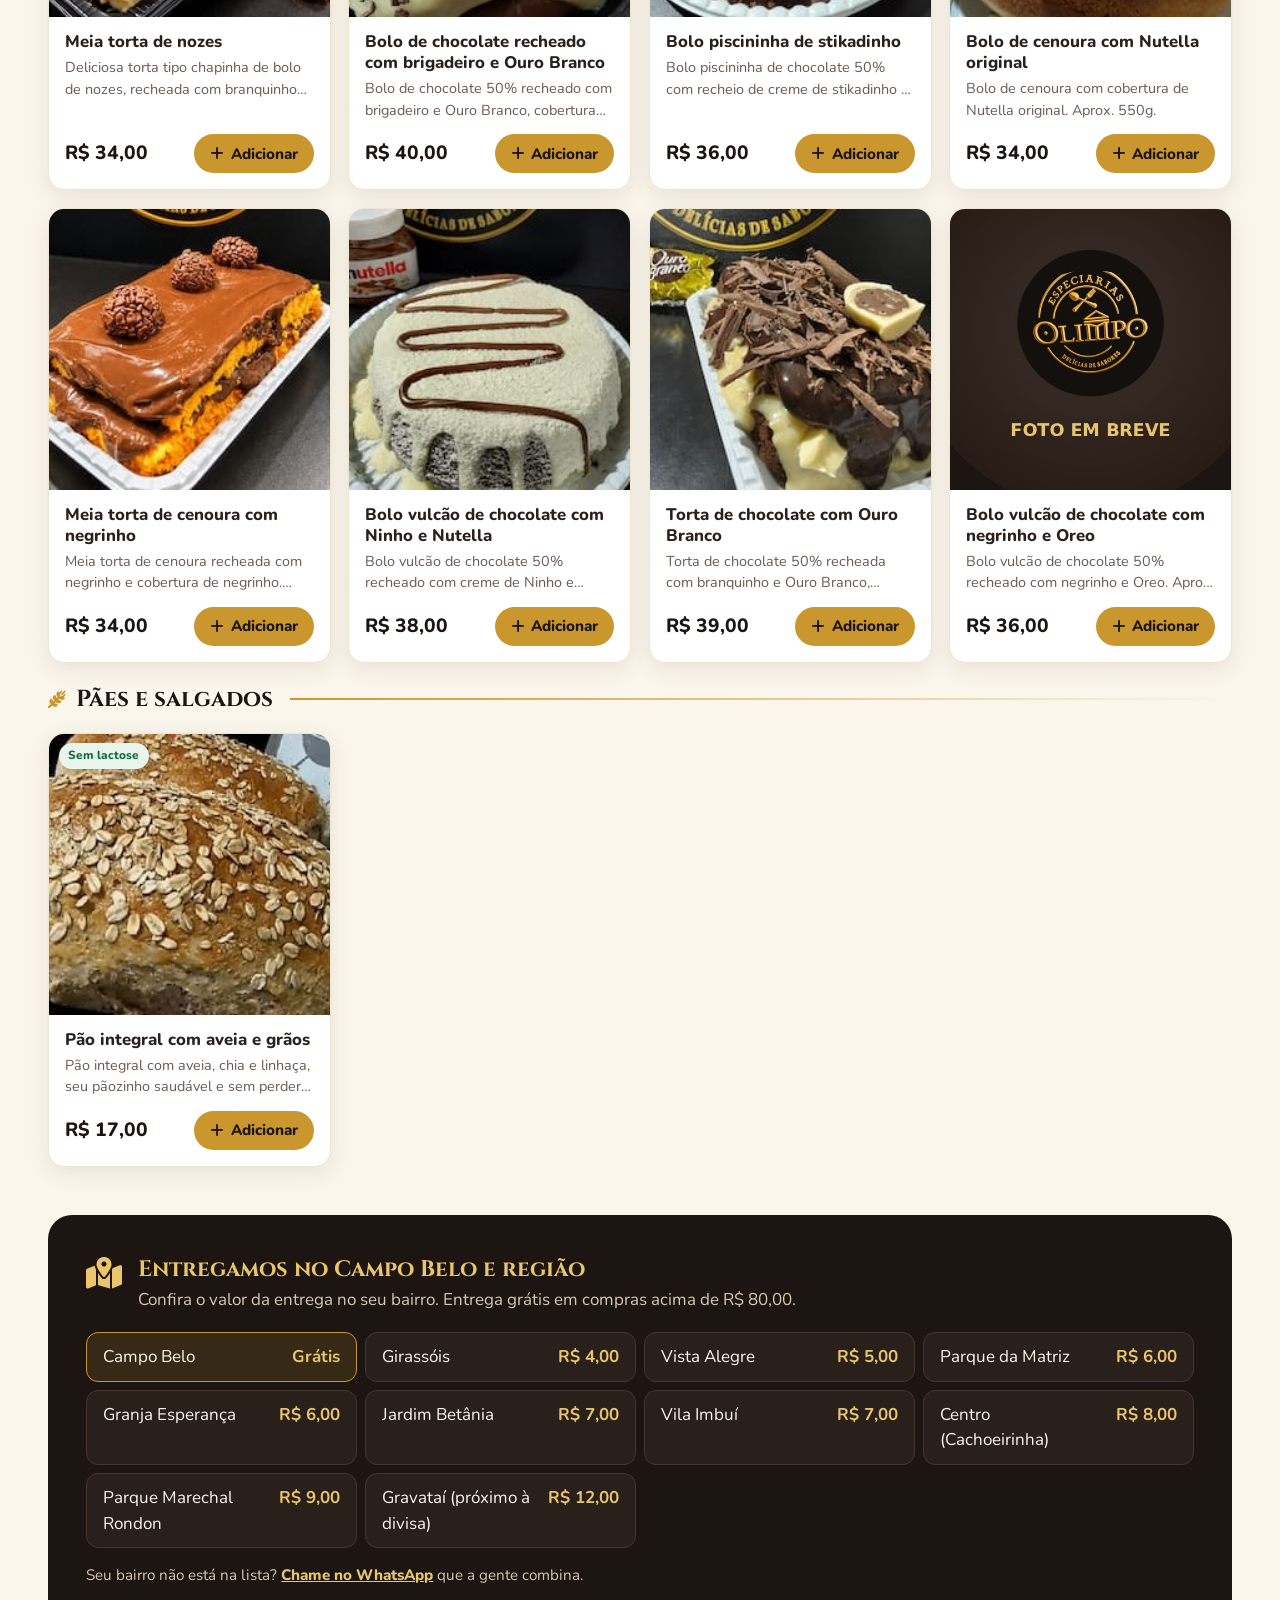
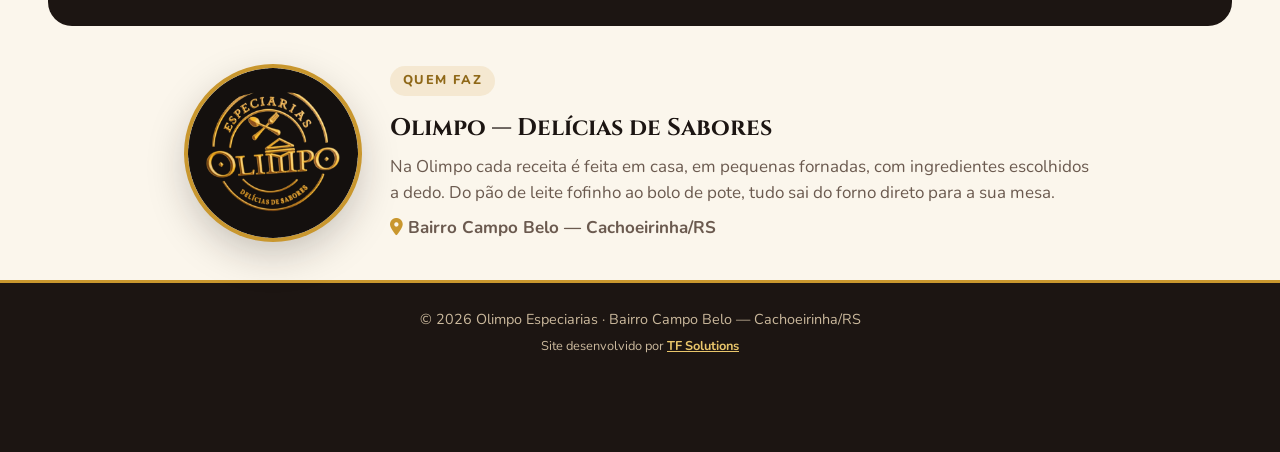
==== commit b03a3e25: "Cardápio real da Olimpo e vitrine de Especiais de Natal - Produtos com fotos, nomes e descrições do " ====
--- a/index.html
+++ b/index.html
@@ -6,6 +6,21 @@
     <meta name="viewport" content="width=device-width, initial-scale=1.0" />
     <meta name="description" content="Olimpo Especiarias — bolos, doces, pães caseiros e congelados com entrega no Campo Belo e região, Cachoeirinha/RS.">
     <meta name="theme-color" content="#1C1512">
+
+    <!-- Prévia do link no WhatsApp, Instagram e Facebook -->
+    <meta property="og:type" content="website">
+    <meta property="og:site_name" content="Olimpo Especiarias">
+    <meta property="og:url" content="https://fabricior13.github.io/olimpo/">
+    <meta property="og:title" content="🍰 Olimpo — Bolos, doces e pães caseiros">
+    <meta property="og:description" content="Veja o que tem hoje e faça seu pedido em poucos toques. Entrega no Campo Belo e região, Cachoeirinha/RS.">
+    <meta property="og:image" content="https://fabricior13.github.io/olimpo/assets/og-olimpo.jpg">
+    <meta property="og:image:secure_url" content="https://fabricior13.github.io/olimpo/assets/og-olimpo.jpg">
+    <meta property="og:image:type" content="image/jpeg">
+    <meta property="og:image:width" content="1200">
+    <meta property="og:image:height" content="630">
+    <meta property="og:image:alt" content="Olimpo Especiarias — bolos, doces e pães caseiros">
+    <meta property="og:locale" content="pt_BR">
+    <meta name="twitter:card" content="summary_large_image">
     <link rel="icon" type="image/png" href="assets/favicon.png">
     <link rel="preconnect" href="https://fonts.googleapis.com">
     <link rel="preconnect" href="https://fonts.gstatic.com" crossorigin>
@@ -35,6 +50,21 @@
         </button>
     </header>
 
+    <!-- Vitrine de Natal: fotos passando devagar (liga/desliga em Ajustes do painel) -->
+    <section class="vitrine-natal" id="vitrine-natal" hidden aria-labelledby="vn-titulo">
+        <div class="vn-topo">
+            <div class="vn-textos">
+                <span class="vn-tag"><i class="fa-solid fa-gifts" aria-hidden="true"></i> Encomendas abertas</span>
+                <h2 id="vn-titulo">Especiais de Natal</h2>
+                <p id="vn-aviso"></p>
+            </div>
+            <button class="btn btn-ouro" id="vn-ver" type="button">Ver cardápio de Natal <i class="fa-solid fa-arrow-down" aria-hidden="true"></i></button>
+        </div>
+        <div class="vn-trilho" id="vn-trilho" aria-label="Fotos dos doces de Natal">
+            <div class="vn-faixa" id="vn-faixa"></div>
+        </div>
+    </section>
+
     <section class="hero" id="inicio">
         <div class="hero-texto">
             <span class="hero-tag" id="hero-tag"></span>
--- a/style.css
+++ b/style.css
@@ -85,6 +85,55 @@
 .carrinho-contador.pulo { animation: pulo .45s; }
 @keyframes pulo { 40% { transform: scale(1.35); } }
 
+/* ─── Vitrine de Natal ─── */
+.vitrine-natal {
+    position: relative; overflow: hidden; color: #fbf1dc;
+    padding: 1.4rem 0 1.5rem;
+    background:
+        radial-gradient(circle at 12% 0%, rgba(233, 198, 107, .28), transparent 40%),
+        radial-gradient(circle at 92% 100%, rgba(233, 198, 107, .18), transparent 45%),
+        linear-gradient(135deg, #5e0f17, #8a1c24 55%, #5a0d14);
+    border-top: 3px solid var(--ouro); border-bottom: 3px solid var(--ouro);
+}
+.vitrine-natal::before {
+    /* pontinhos dourados, como neve dourada */
+    content: ""; position: absolute; inset: 0; pointer-events: none; opacity: .35;
+    background-image: radial-gradient(rgba(255, 230, 160, .9) 1px, transparent 1.6px);
+    background-size: 26px 26px;
+}
+.vn-topo {
+    position: relative; display: flex; align-items: flex-end; justify-content: space-between; gap: 1rem; flex-wrap: wrap;
+    padding: 0 clamp(1rem, 4vw, 3rem) 1rem; max-width: 1280px; margin: 0 auto;
+}
+.vn-tag {
+    display: inline-flex; align-items: center; gap: .4rem; font-size: .76rem; font-weight: 800; letter-spacing: .12em; text-transform: uppercase;
+    color: var(--cacau); background: linear-gradient(135deg, var(--ouro-claro), var(--ouro)); padding: .3rem .75rem; border-radius: 999px;
+}
+.vitrine-natal h2 { font-family: var(--fonte-titulo); font-size: clamp(1.6rem, 4vw, 2.3rem); line-height: 1.15; margin: .5rem 0 .25rem; color: #f6dd96; text-shadow: 0 2px 12px rgba(0, 0, 0, .35); }
+.vitrine-natal p { font-size: .95rem; color: #f3e3c3; max-width: 46rem; }
+.vn-trilho {
+    position: relative; overflow-x: auto; overflow-y: hidden; scrollbar-width: none; -webkit-overflow-scrolling: touch;
+    -webkit-mask-image: linear-gradient(90deg, transparent, #000 4%, #000 96%, transparent);
+            mask-image: linear-gradient(90deg, transparent, #000 4%, #000 96%, transparent);
+}
+.vn-trilho::-webkit-scrollbar { display: none; }
+.vn-faixa { display: flex; gap: .9rem; width: max-content; padding: .3rem .45rem .5rem; }
+.vn-foto {
+    flex: 0 0 auto; width: 168px; height: 168px; padding: 0; border: 3px solid rgba(233, 198, 107, .85); border-radius: 18px;
+    overflow: hidden; background: var(--cacau); cursor: pointer; box-shadow: 0 10px 24px rgba(0, 0, 0, .35); transition: transform .2s;
+}
+.vn-foto:hover, .vn-foto:focus-visible { transform: translateY(-4px) scale(1.03); outline: none; border-color: #fff1c2; }
+.vn-foto img { width: 100%; height: 100%; object-fit: cover; display: block; user-select: none; -webkit-user-drag: none; }
+.aviso-categoria {
+    display: flex; gap: .55rem; align-items: flex-start; margin: -.4rem 0 1.1rem; padding: .75rem 1rem; border-radius: 12px;
+    background: #fbefe0; border: 1px solid #f0d6b0; color: #6e3a12; font-size: .95rem; font-weight: 600;
+}
+.aviso-categoria i { color: #9a1d27; margin-top: .2rem; }
+@media (max-width: 560px) {
+    .vn-foto { width: 128px; height: 128px; border-radius: 14px; }
+    .vn-topo .btn { width: 100%; }
+}
+
 /* ─── Hero ─── */
 .hero {
     display: grid; grid-template-columns: 1.1fr .9fr; gap: 2rem; align-items: center;
@@ -227,6 +276,7 @@
 }
 .modal-produto.aberto { opacity: 1; visibility: visible; transform: translate(-50%, -50%) scale(1); }
 .modal-produto > img { width: 100%; aspect-ratio: 4 / 3; object-fit: cover; }
+.modal-produto > img.inteira { aspect-ratio: 1; max-height: 62vh; object-fit: contain; background: var(--creme-2); }
 .mp-corpo { padding: 1.2rem 1.3rem 1.3rem; }
 .mp-tags { display: flex; gap: .3rem; flex-wrap: wrap; margin-bottom: .4rem; }
 .mp-corpo h2 { font-size: 1.35rem; line-height: 1.25; margin-bottom: .4rem; }
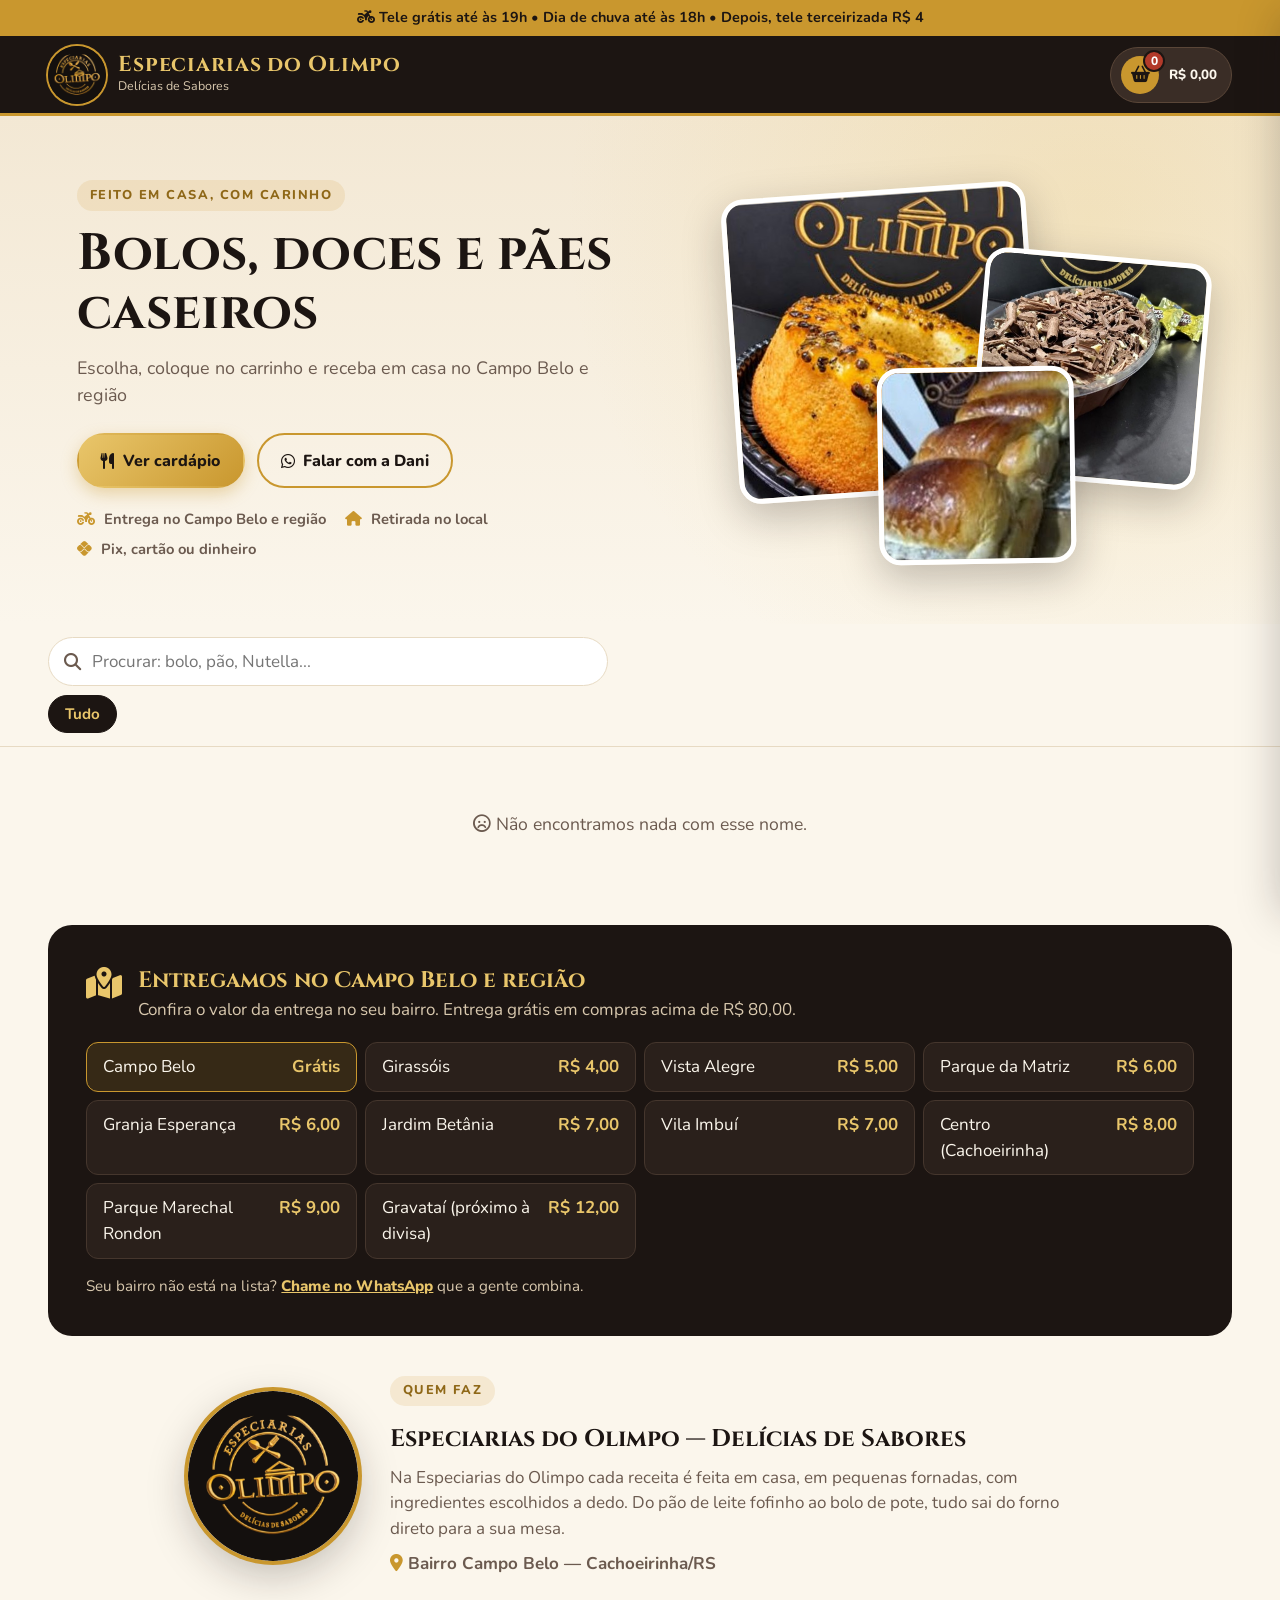
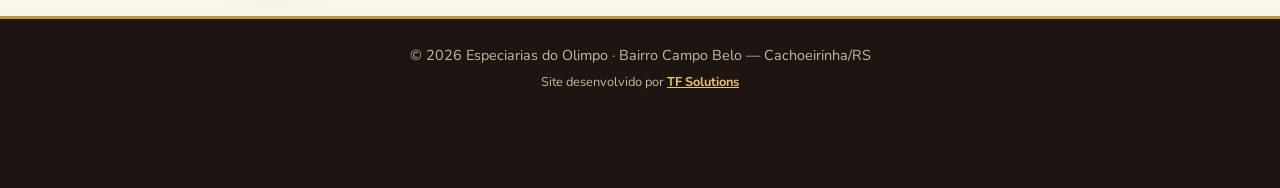
==== commit ad2f88d3: "Nome da loja: "Especiarias do Olimpo" no catálogo e no painel - Topo, título da aba, rodapé, prévia " ====
--- a/index.html
+++ b/index.html
@@ -4,21 +4,21 @@
 <head>
     <meta charset="UTF-8" />
     <meta name="viewport" content="width=device-width, initial-scale=1.0" />
-    <meta name="description" content="Olimpo Especiarias — bolos, doces, pães caseiros e congelados com entrega no Campo Belo e região, Cachoeirinha/RS.">
+    <meta name="description" content="Especiarias do Olimpo — bolos, doces, pães caseiros e congelados com entrega no Campo Belo e região, Cachoeirinha/RS.">
     <meta name="theme-color" content="#1C1512">
 
     <!-- Prévia do link no WhatsApp, Instagram e Facebook -->
     <meta property="og:type" content="website">
-    <meta property="og:site_name" content="Olimpo Especiarias">
+    <meta property="og:site_name" content="Especiarias do Olimpo">
     <meta property="og:url" content="https://fabricior13.github.io/olimpo/">
-    <meta property="og:title" content="🍰 Olimpo — Bolos, doces e pães caseiros">
+    <meta property="og:title" content="🍰 Especiarias do Olimpo — Bolos, doces e pães caseiros">
     <meta property="og:description" content="Veja o que tem hoje e faça seu pedido em poucos toques. Entrega no Campo Belo e região, Cachoeirinha/RS.">
     <meta property="og:image" content="https://fabricior13.github.io/olimpo/assets/og-olimpo.jpg">
     <meta property="og:image:secure_url" content="https://fabricior13.github.io/olimpo/assets/og-olimpo.jpg">
     <meta property="og:image:type" content="image/jpeg">
     <meta property="og:image:width" content="1200">
     <meta property="og:image:height" content="630">
-    <meta property="og:image:alt" content="Olimpo Especiarias — bolos, doces e pães caseiros">
+    <meta property="og:image:alt" content="Especiarias do Olimpo — bolos, doces e pães caseiros">
     <meta property="og:locale" content="pt_BR">
     <meta name="twitter:card" content="summary_large_image">
     <link rel="icon" type="image/png" href="assets/favicon.png">
@@ -27,7 +27,7 @@
     <link href="https://fonts.googleapis.com/css2?family=Cinzel:wght@600;700&family=Nunito:wght@400;600;700;800&display=swap" rel="stylesheet">
     <link rel="stylesheet" href="https://cdnjs.cloudflare.com/ajax/libs/font-awesome/6.5.1/css/all.min.css">
     <link rel="stylesheet" href="style.css" />
-    <title>Olimpo Especiarias — Delícias de Sabores</title>
+    <title>Especiarias do Olimpo — Delícias de Sabores</title>
 </head>
 
 <body>
@@ -35,10 +35,10 @@
 
     <header class="topo">
         <a href="#inicio" class="marca">
-            <img src="assets/logo-olimpo.png" alt="Olimpo Especiarias" class="marca-logo">
+            <img src="assets/logo-olimpo.png" alt="Especiarias do Olimpo" class="marca-logo">
             <span class="marca-texto">
-                <strong>Olimpo</strong>
-                <small>Especiarias · Delícias de Sabores</small>
+                <strong>Especiarias do Olimpo</strong>
+                <small>Delícias de Sabores</small>
             </span>
         </a>
         <button class="botao-carrinho" id="botao-carrinho" aria-label="Abrir carrinho">
@@ -125,7 +125,7 @@
         <img src="assets/logo-olimpo.png" alt="" class="sobre-logo">
         <div>
             <span class="hero-tag">Quem faz</span>
-            <h2>Olimpo — Delícias de Sabores</h2>
+            <h2>Especiarias do Olimpo — Delícias de Sabores</h2>
             <p id="sobre-texto"></p>
             <p class="sobre-endereco"><i class="fa-solid fa-location-dot" aria-hidden="true"></i> <span id="sobre-endereco"></span></p>
         </div>
--- a/style.css
+++ b/style.css
@@ -73,7 +73,7 @@
 .marca { display: flex; align-items: center; gap: .75rem; text-decoration: none; min-width: 0; }
 .marca-logo { width: 58px; height: 58px; border-radius: 50%; box-shadow: 0 0 0 2px var(--ouro); flex-shrink: 0; }
 .marca-texto { display: flex; flex-direction: column; min-width: 0; }
-.marca-texto strong { font-family: var(--fonte-titulo); color: var(--ouro-claro); font-size: 1.45rem; letter-spacing: .08em; line-height: 1.1; }
+.marca-texto strong { font-family: var(--fonte-titulo); color: var(--ouro-claro); font-size: 1.35rem; letter-spacing: .04em; line-height: 1.1; }
 .marca-texto small { color: #d8c8ae; font-size: .78rem; white-space: nowrap; overflow: hidden; text-overflow: ellipsis; }
 .botao-carrinho {
     display: flex; align-items: center; gap: .6rem; flex-shrink: 0;
@@ -117,9 +117,9 @@
             mask-image: linear-gradient(90deg, transparent, #000 4%, #000 96%, transparent);
 }
 .vn-trilho::-webkit-scrollbar { display: none; }
-.vn-faixa { display: flex; gap: .9rem; width: max-content; padding: .3rem .45rem .5rem; }
+.vn-faixa { display: flex; gap: 1.1rem; width: max-content; padding: .3rem .45rem .5rem; }
 .vn-foto {
-    flex: 0 0 auto; width: 168px; height: 168px; padding: 0; border: 3px solid rgba(233, 198, 107, .85); border-radius: 18px;
+    flex: 0 0 auto; width: 230px; height: 230px; padding: 0; border: 3px solid rgba(233, 198, 107, .85); border-radius: 18px;
     overflow: hidden; background: var(--cacau); cursor: pointer; box-shadow: 0 10px 24px rgba(0, 0, 0, .35); transition: transform .2s;
 }
 .vn-foto:hover, .vn-foto:focus-visible { transform: translateY(-4px) scale(1.03); outline: none; border-color: #fff1c2; }
@@ -130,7 +130,7 @@
 }
 .aviso-categoria i { color: #9a1d27; margin-top: .2rem; }
 @media (max-width: 560px) {
-    .vn-foto { width: 128px; height: 128px; border-radius: 14px; }
+    .vn-foto { width: 180px; height: 180px; border-radius: 16px; }
     .vn-topo .btn { width: 100%; }
 }
 
@@ -385,7 +385,7 @@
 @media (max-width: 560px) {
     body { font-size: 16.5px; }
     .marca-logo { width: 50px; height: 50px; }
-    .marca-texto strong { font-size: 1.25rem; }
+    .marca-texto strong { font-size: 1.02rem; letter-spacing: .02em; }
     .marca-texto small { font-size: .7rem; }
     .grade { grid-template-columns: 1fr 1fr; gap: .7rem; }
     .trilho .card { flex-basis: 190px; }
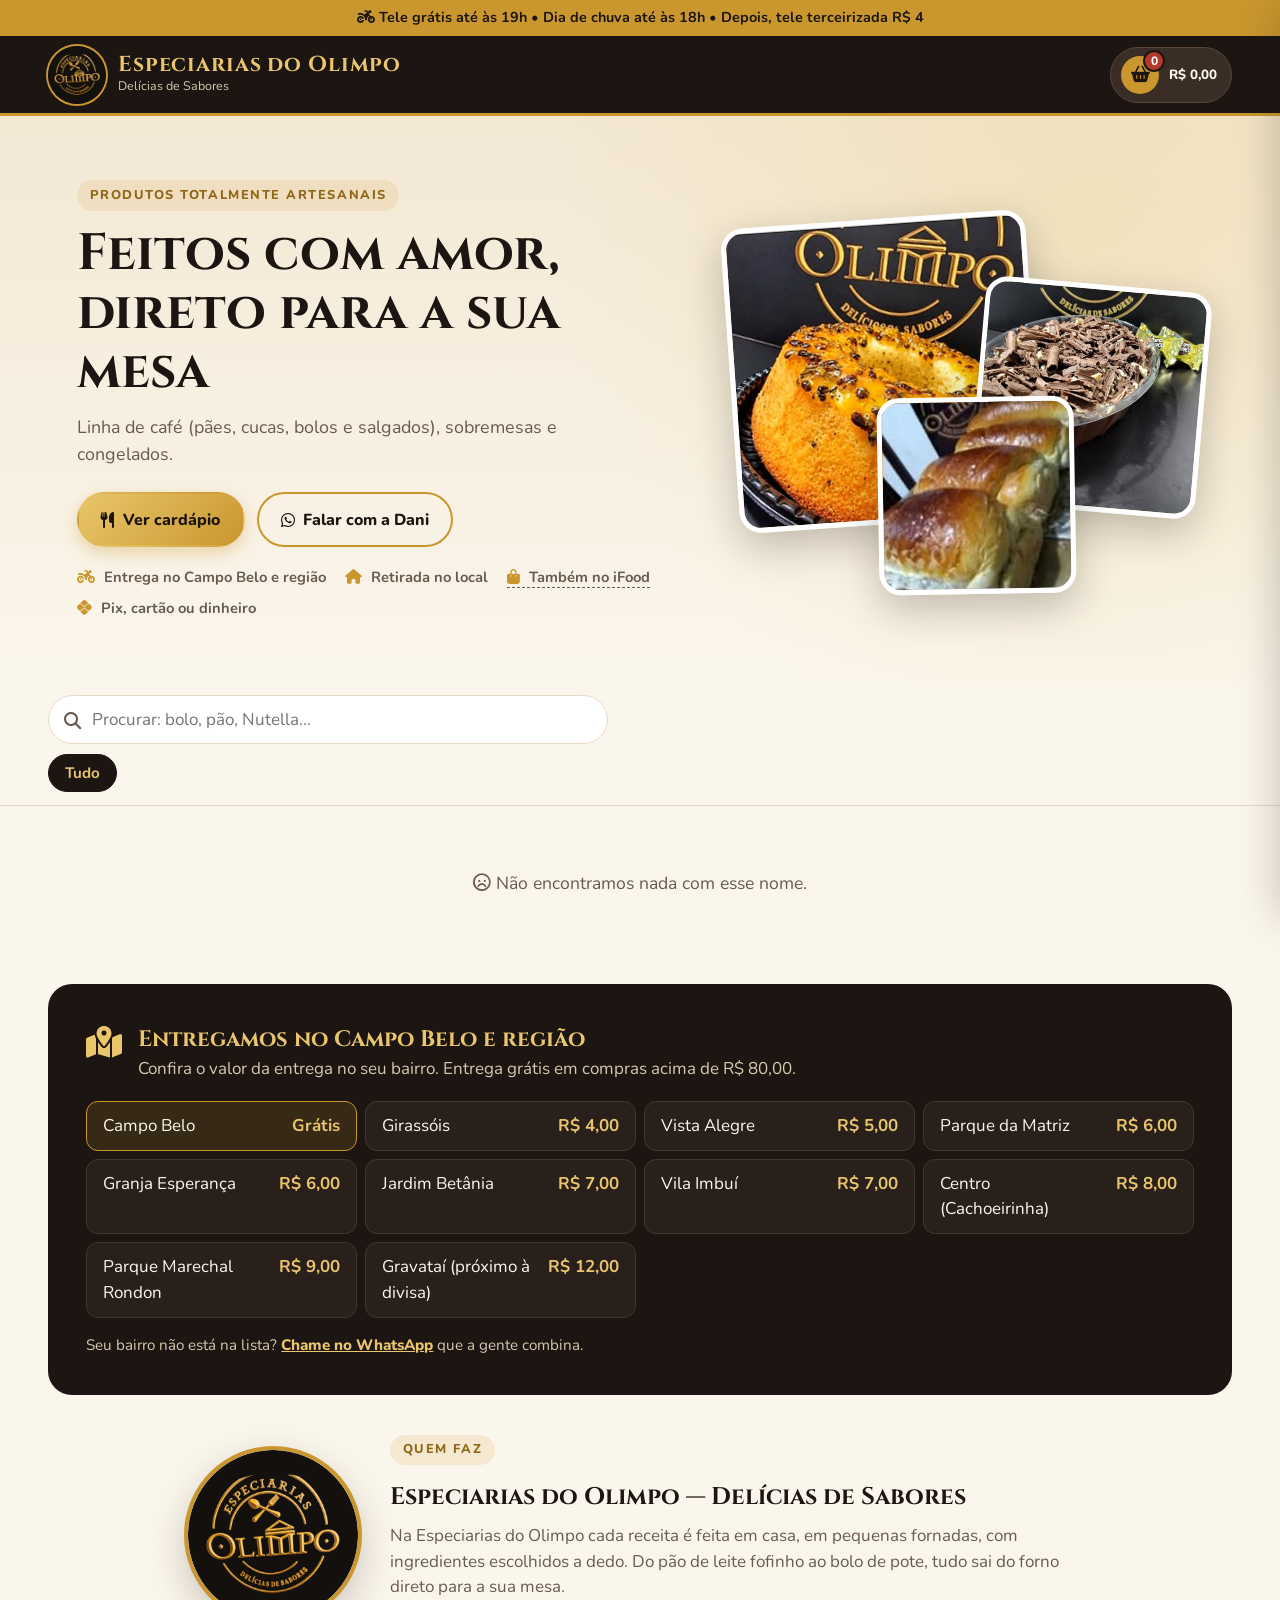
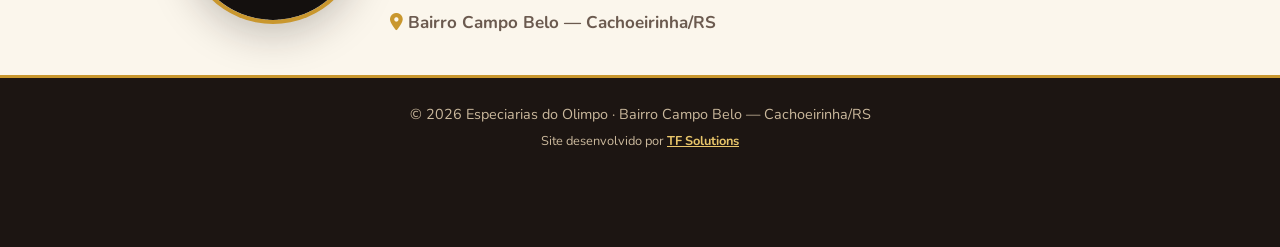
==== commit 10261b8b: "atualização" ====
--- a/index.html
+++ b/index.html
@@ -4,21 +4,21 @@
 <head>
     <meta charset="UTF-8" />
     <meta name="viewport" content="width=device-width, initial-scale=1.0" />
-    <meta name="description" content="Especiarias do Olimpo — bolos, doces, pães caseiros e congelados com entrega no Campo Belo e região, Cachoeirinha/RS.">
+    <meta name="description" content="Especiarias do Olimpo — produtos totalmente artesanais: linha de café (pães, cucas, bolos e salgados), sobremesas e congelados. Entrega no Campo Belo e região, Cachoeirinha/RS.">
     <meta name="theme-color" content="#1C1512">
 
     <!-- Prévia do link no WhatsApp, Instagram e Facebook -->
     <meta property="og:type" content="website">
     <meta property="og:site_name" content="Especiarias do Olimpo">
     <meta property="og:url" content="https://fabricior13.github.io/olimpo/">
-    <meta property="og:title" content="🍰 Especiarias do Olimpo — Bolos, doces e pães caseiros">
-    <meta property="og:description" content="Veja o que tem hoje e faça seu pedido em poucos toques. Entrega no Campo Belo e região, Cachoeirinha/RS.">
+    <meta property="og:title" content="🍰 Especiarias do Olimpo — Artesanal, feito com amor">
+    <meta property="og:description" content="Pães, cucas, bolos, salgados, sobremesas e congelados. Veja o que tem hoje e peça em poucos toques. Entrega no Campo Belo e região.">
     <meta property="og:image" content="https://fabricior13.github.io/olimpo/assets/og-olimpo.jpg">
     <meta property="og:image:secure_url" content="https://fabricior13.github.io/olimpo/assets/og-olimpo.jpg">
     <meta property="og:image:type" content="image/jpeg">
     <meta property="og:image:width" content="1200">
     <meta property="og:image:height" content="630">
-    <meta property="og:image:alt" content="Especiarias do Olimpo — bolos, doces e pães caseiros">
+    <meta property="og:image:alt" content="Especiarias do Olimpo — produtos artesanais feitos com amor">
     <meta property="og:locale" content="pt_BR">
     <meta name="twitter:card" content="summary_large_image">
     <link rel="icon" type="image/png" href="assets/favicon.png">
@@ -77,6 +77,7 @@
             <ul class="hero-selos">
                 <li><i class="fa-solid fa-motorcycle" aria-hidden="true"></i> Entrega no Campo Belo e região</li>
                 <li><i class="fa-solid fa-house" aria-hidden="true"></i> Retirada no local</li>
+                <li id="selo-ifood" hidden><a href="#" id="link-ifood" target="_blank" rel="noopener"><i class="fa-solid fa-bag-shopping" aria-hidden="true"></i> Também no iFood</a></li>
                 <li><i class="fa-brands fa-pix" aria-hidden="true"></i> Pix, cartão ou dinheiro</li>
             </ul>
         </div>
@@ -146,13 +147,16 @@
     <div class="fundo-escuro" id="fundo-produto"></div>
     <div class="modal-produto" id="modal-produto" role="dialog" aria-modal="true" aria-labelledby="mp-nome">
         <button class="fechar" id="mp-fechar" aria-label="Fechar">&times;</button>
-        <img id="mp-foto" src="" alt="">
+        <div class="mp-moldura" id="mp-moldura">
+            <img class="foto-fundo" id="mp-foto-fundo" src="" alt="" aria-hidden="true">
+            <img class="foto-frente" id="mp-foto" src="" alt="">
+        </div>
         <div class="mp-corpo">
             <div class="mp-tags" id="mp-tags"></div>
             <h2 id="mp-nome"></h2>
             <p id="mp-descricao"></p>
             <div class="mp-grupo" id="mp-grupo-tamanho" hidden>
-                <span class="mp-rotulo">Escolha o tamanho</span>
+                <span class="mp-rotulo" id="mp-rotulo-tamanho">Escolha o tamanho</span>
                 <div class="opcoes" id="mp-tamanhos"></div>
             </div>
             <div class="mp-grupo" id="mp-grupo-opcao" hidden>
--- a/style.css
+++ b/style.css
@@ -119,11 +119,11 @@
 .vn-trilho::-webkit-scrollbar { display: none; }
 .vn-faixa { display: flex; gap: 1.1rem; width: max-content; padding: .3rem .45rem .5rem; }
 .vn-foto {
-    flex: 0 0 auto; width: 230px; height: 230px; padding: 0; border: 3px solid rgba(233, 198, 107, .85); border-radius: 18px;
+    position: relative; flex: 0 0 auto; width: 230px; height: 230px; padding: 0; border: 3px solid rgba(233, 198, 107, .85); border-radius: 18px;
     overflow: hidden; background: var(--cacau); cursor: pointer; box-shadow: 0 10px 24px rgba(0, 0, 0, .35); transition: transform .2s;
 }
 .vn-foto:hover, .vn-foto:focus-visible { transform: translateY(-4px) scale(1.03); outline: none; border-color: #fff1c2; }
-.vn-foto img { width: 100%; height: 100%; object-fit: cover; display: block; user-select: none; -webkit-user-drag: none; }
+.vn-foto img { display: block; user-select: none; -webkit-user-drag: none; }
 .aviso-categoria {
     display: flex; gap: .55rem; align-items: flex-start; margin: -.4rem 0 1.1rem; padding: .75rem 1rem; border-radius: 12px;
     background: #fbefe0; border: 1px solid #f0d6b0; color: #6e3a12; font-size: .95rem; font-weight: 600;
@@ -151,6 +151,14 @@
 .hero-acoes { display: flex; flex-wrap: wrap; gap: .75rem; margin: 1.5rem 0 1.2rem; }
 .hero-selos { list-style: none; display: flex; flex-wrap: wrap; gap: .5rem 1.2rem; color: var(--texto-suave); font-size: .92rem; font-weight: 700; }
 .hero-selos i { color: var(--ouro); margin-right: .3rem; }
+.aviso-categoria + .aviso-embalagens { margin-top: 0; }
+.aviso-embalagens { align-items: center; flex-wrap: wrap; text-decoration: none; cursor: pointer; }
+.aviso-embalagens i { margin-top: 0; }
+.aviso-embalagens b i { color: #128c4a; }
+.aviso-embalagens b { margin-left: auto; color: #128c4a; white-space: nowrap; }
+.aviso-embalagens:hover b, .aviso-embalagens:focus-visible b { text-decoration: underline; }
+.hero-selos a { color: inherit; text-decoration: none; border-bottom: 1px dashed currentColor; }
+.hero-selos a:hover, .hero-selos a:focus-visible { color: var(--cacau); }
 .hero-fotos { position: relative; height: 360px; }
 .hero-foto { position: absolute; border-radius: 22px; object-fit: cover; box-shadow: var(--sombra-forte); border: 5px solid var(--branco); }
 .hero-foto.f1 { width: 62%; aspect-ratio: 1; top: 0; left: 4%; transform: rotate(-4deg); }
@@ -198,8 +206,15 @@
     box-shadow: var(--sombra); border: 1px solid #efe4d0; transition: transform .2s, box-shadow .2s;
 }
 .card:hover { transform: translateY(-3px); box-shadow: 0 12px 30px rgba(60, 40, 20, .16); }
-.card-foto { position: relative; aspect-ratio: 1; cursor: pointer; background: var(--creme-2); }
-.card-foto img { width: 100%; height: 100%; object-fit: cover; }
+.card-foto { position: relative; aspect-ratio: 1; cursor: pointer; background: var(--creme-2); overflow: hidden; }
+
+/* Fotos: por padrão aparecem INTEIRAS (sem cortar), com a própria foto desfocada preenchendo
+   o espaço que sobra. Se no painel o produto estiver como "Recortar", a foto preenche o quadro. */
+.card-foto img, .mp-moldura img, .vn-foto img { position: absolute; inset: 0; width: 100%; height: 100%; }
+.foto-fundo { object-fit: cover; filter: blur(14px) brightness(.88) saturate(1.1); transform: scale(1.2); }
+.foto-frente { object-fit: contain; }
+.recortada .foto-fundo { display: none; }
+.recortada .foto-frente { object-fit: cover; }
 .card-selos { position: absolute; top: .6rem; left: .6rem; display: flex; flex-wrap: wrap; gap: .3rem; }
 .selo { font-size: .74rem; font-weight: 800; padding: .25rem .6rem; border-radius: 999px; background: var(--branco); color: var(--texto); box-shadow: 0 2px 8px rgba(0, 0, 0, .12); }
 .selo-ouro { background: var(--cacau); color: var(--ouro-claro); }
@@ -275,8 +290,7 @@
     background: var(--branco); border-radius: 22px; box-shadow: var(--sombra-forte);
 }
 .modal-produto.aberto { opacity: 1; visibility: visible; transform: translate(-50%, -50%) scale(1); }
-.modal-produto > img { width: 100%; aspect-ratio: 4 / 3; object-fit: cover; }
-.modal-produto > img.inteira { aspect-ratio: 1; max-height: 62vh; object-fit: contain; background: var(--creme-2); }
+.mp-moldura { position: relative; width: 100%; aspect-ratio: 1; max-height: 60vh; overflow: hidden; background: var(--creme-2); border-radius: 22px 22px 0 0; }
 .mp-corpo { padding: 1.2rem 1.3rem 1.3rem; }
 .mp-tags { display: flex; gap: .3rem; flex-wrap: wrap; margin-bottom: .4rem; }
 .mp-corpo h2 { font-size: 1.35rem; line-height: 1.25; margin-bottom: .4rem; }
